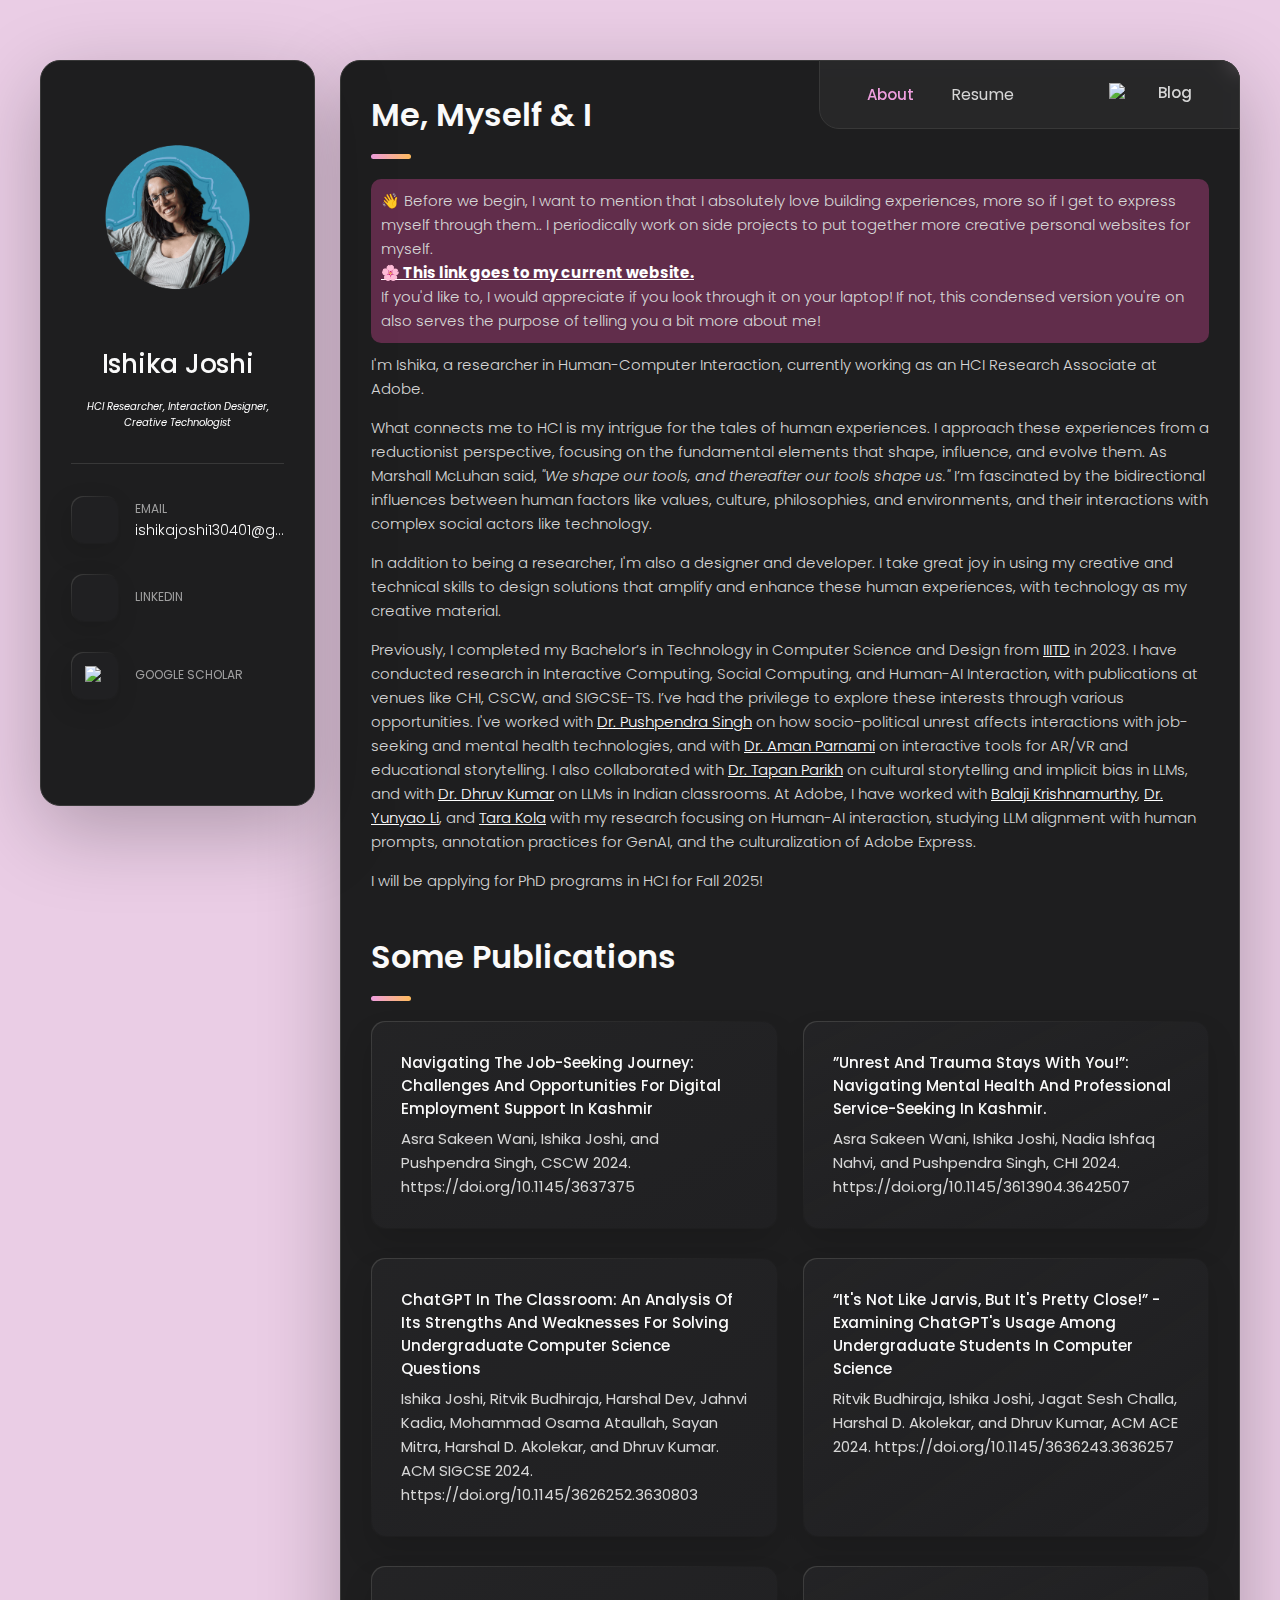
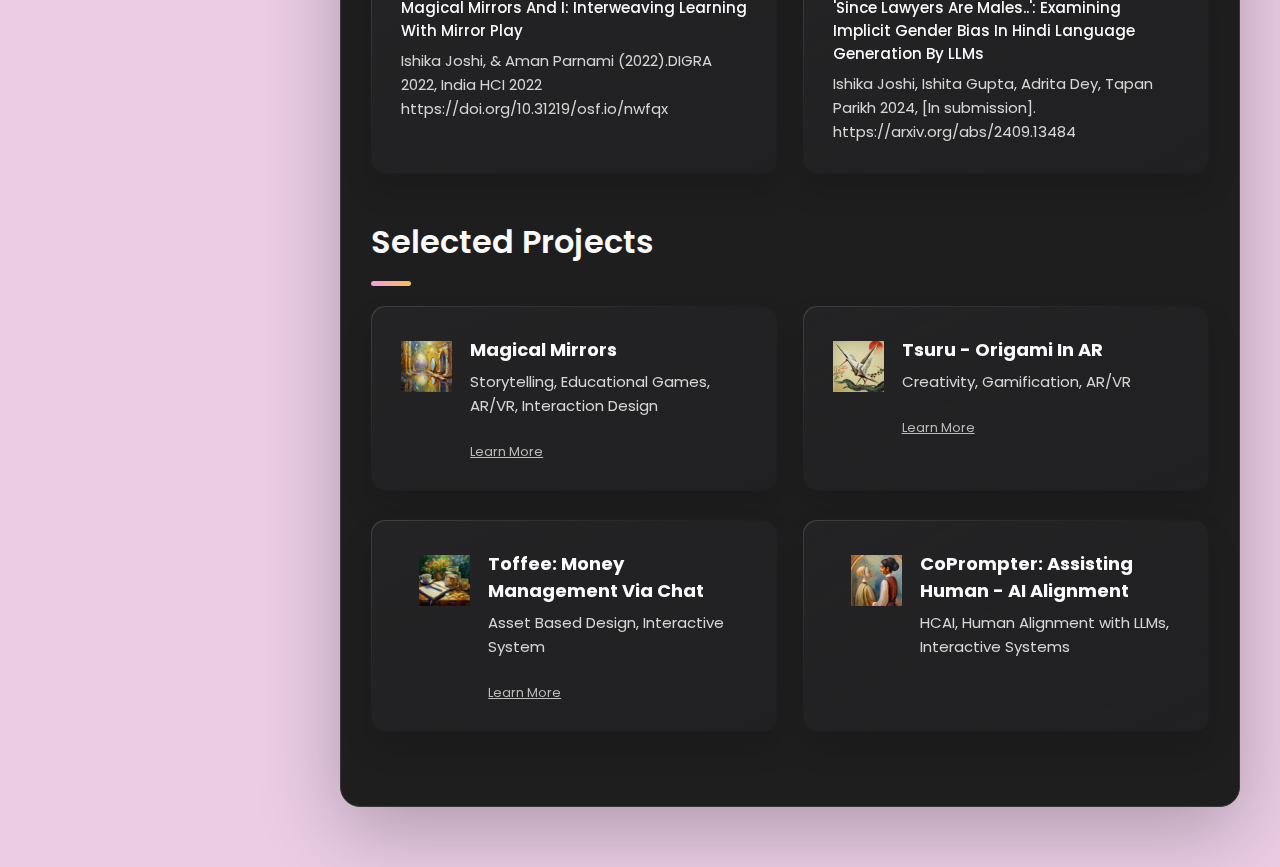
==== index.html @ 26e3e912 "final-web" ====
<!DOCTYPE html>
<html lang="en">
  <head>
    <meta charset="UTF-8" />
    <meta http-equiv="X-UA-Compatible" content="IE=edge" />
    <meta name="viewport" content="width=device-width, initial-scale=1.0" />
    <title>vCard - Personal Portfolio</title>

    <!--
    - favicon
  -->
    <link
      rel="shortcut icon"
      href="./assets/images/logo.ico"
      type="image/x-icon"
    />

    <!--
    - custom css link
  -->
    <link rel="stylesheet" href="./assets/css/style.css" />

    <!--
    - google font link
  -->
    <link rel="preconnect" href="https://fonts.googleapis.com" />
    <link rel="preconnect" href="https://fonts.gstatic.com" crossorigin />
    <link
      href="https://fonts.googleapis.com/css2?family=Poppins:wght@300;400;500;600&display=swap"
      rel="stylesheet"
    />
  </head>

  <body>
    <!--
    - #MAIN
  -->

    <main>
      <!--
      - #SIDEBAR
    -->

      <aside class="sidebar" data-sidebar>
        <div class="sidebar-info">
          <figure class="avatar-box">
            <img
              src="./assets/images/image-2.gif"
              alt="Richard hanrick"
              width="90"
            />
          </figure>

          <div class="info-content">
            <h1 class="name" title="Ishika Joshi">Ishika Joshi</h1>

            <p class="title-small-intro">
              HCI Researcher, Interaction Designer, Creative Technologist
            </p>
            <!-- <br /> -->
            <!-- <p class="title gap">HCI Researcher</p> -->
            <!-- <br /> -->
            <!-- <p class="title">Interaction Designer</p>
            <p class="title">Creative Technologist</p> -->
          </div>

          <button class="info_more-btn" data-sidebar-btn>
            <span>Show Contacts</span>

            <ion-icon name="chevron-down"></ion-icon>
          </button>
        </div>

        <div class="sidebar-info_more">
          <div class="separator"></div>

          <ul class="contacts-list">
            <li class="contact-item">
              <div class="icon-box">
                <ion-icon name="mail-outline"></ion-icon>
              </div>

              <div class="contact-info">
                <p class="contact-title">Email</p>

                <a href="mailto:richard@example.com" class="contact-link"
                  >ishikajoshi130401@gmail.com</a
                >
              </div>
            </li>

            <li class="contact-item">
              <div class="icon-box">
                <ion-icon name="logo-linkedin"></ion-icon>
              </div>

              <div class="contact-info">
                <!-- <p class="contact-title">LinkedIn</p> -->

                <a
                  href="https://www.linkedin.com/in/ishika-joshi-0966441a5/"
                  class="contact-title"
                  >LinkedIn</a
                >
              </div>
            </li>

            <li class="contact-item">
              <div class="icon-box">
                <!-- <ion-icon name="logo-linkedin"></ion-icon> -->
                <a
                  href="https://scholar.google.com/citations?user=0UDOYOgAAAAJ&hl=en"
                  target="_blank"
                  class="nav-item"
                >
                  <img
                    src="https://cdn.simpleicons.org/googlescholar/f09edf"
                    alt="Google Scholar"
                    style="width: 20px; height: 20px; color: white"
                  />
                </a>
              </div>

              <div class="contact-info">
                <!-- <p class="contact-title">LinkedIn</p> -->

                <a
                  href="https://scholar.google.com/citations?user=0UDOYOgAAAAJ&hl=en"
                  class="contact-title"
                  >Google Scholar</a
                >
              </div>
            </li>
          </ul>

          <div class="separator"></div>

          <ul class="social-list">
            <li class="social-item">
              <a href="https://www.behance.net/ishikajoshi" class="social-link">
                <ion-icon name="logo-behance"></ion-icon>
              </a>
            </li>

            <li class="social-item">
              <a href="https://x.com/ishikaajoshii" class="social-link">
                <ion-icon name="logo-twitter"></ion-icon>
              </a>
            </li>
          </ul>
        </div>
      </aside>

      <!--
      - #main-content
    -->

      <div class="main-content">
        <!--
        - #NAVBAR
      -->

        <nav class="navbar">
          <ul class="navbar-list">
            <li class="navbar-item">
              <button class="navbar-link active" data-nav-link>About</button>
            </li>

            <li class="navbar-item">
              <a
                href="https://drive.google.com/file/d/1Enn64qgM1qw1CeJdCZVoKadJzVFMiruE/view?usp=sharing" 
                class="link-decor"
              >
                Resume
              </a>
            </li>
<!-- 
            <li class="navbar-item">



                <a href="mailto:richard@example.com" 
                  ><button class="navbar-link-icon" data-nav-link>              <div class="icon-box-navbar">
                    <ion-icon name="mail-outline"></ion-icon>
                  </div></button></a
                >

            </li> -->

            <!-- <li class="contact-item">
              <div class="icon-box">
                <ion-icon name="logo-linkedin"></ion-icon>
              </div>

              <div class="contact-info">


                <a
                  href="https://www.linkedin.com/in/ishika-joshi-0966441a5/"
                  class="contact-title"
                  >LinkedIn</a
                >
              </div>
            </li>

            <li class="contact-item">

                <a
                  href="https://scholar.google.com/citations?user=0UDOYOgAAAAJ&hl=en"
                  target="_blank"
                  class="nav-item"
                >
                  <img
                    src="https://cdn.simpleicons.org/googlescholar/ffdc70"
                    alt="Google Scholar"
                    style="width: 20px; height: 20px; color: white"
                  />
                </a>
              </div>

              <div class="contact-info">


                <a
                  href="https://scholar.google.com/citations?user=0UDOYOgAAAAJ&hl=en"
                  class="contact-title"
                  >Google Scholar</a
                >
              </div>
            </li> -->


            <ul class="social-list">

              <li class="social-item">
                <a
                  href="mailto:ishikajoshi130401@gmail.com"
                  class="social-link"
                >
                  <ion-icon name="mail-outline"></ion-icon>
                </a>
              </li>

              <li class="social-item">
                <a
                  href="https://www.linkedin.com/in/ishika-joshi-0966441a5/"
                  class="social-link"
                >
                  <ion-icon name="logo-linkedin"></ion-icon>
                </a>
              </li>



              <li class="navbar-link">
                <a
                  href="https://scholar.google.com/citations?user=0UDOYOgAAAAJ&hl=en"
                  class="social-link"
                >
                <img
                src="https://cdn.simpleicons.org/googlescholar/a5a4a4"
                alt="Google Scholar"
                style="width: 20px; height: 20px; color: white"
              />
                </a>
              </li>
              <!-- <li class="social-item">
                <a
                  href="https://www.behance.net/ishikajoshi"
                  class="social-link"
                >
                  <ion-icon name="logo-behance"></ion-icon>
                </a>
              </li>

              <li class="social-item">
                <a href="https://x.com/ishikaajoshii" class="social-link">
                  <ion-icon name="logo-twitter"></ion-icon>
                </a>
              </li> -->

            

              <li class="navbar-item">
                <a href="https://medium.com/@ishikajoshi130401">
                  <button class="navbar-link" data-nav-link>Blog</button>
                </a>
              </li>
          </ul>
        </nav>

        <!--
        - #ABOUT
      -->

        <article class="about active" data-page="about">
          <header>
            <h2 class="h2 article-title">Me, Myself & I</h2>
          </header>

          <section class="about-text">
            <span class="title-imp">
              👋 Before we begin, I want to mention that I absolutely love building experiences, more so if I get to express myself through them.. I periodically work on side projects to put together more creative personal websites for myself. <a href="https://ishikajoshi.github.io/website/" class="website-link">🌸 This link goes to my current website.</a> If you'd like to, I would appreciate if you look through it on your laptop! If not, this condensed version you're on also serves the purpose of telling you a bit more about me! 
          </span>
            <p>
              I'm Ishika, a researcher in Human-Computer Interaction,
              currently working as an HCI Research Associate at Adobe.
            </p>
            
            <p>
              What connects me to HCI is my intrigue for the tales of human experiences. I approach these experiences from a reductionist perspective, focusing on the fundamental elements that shape, influence, and evolve them. As Marshall McLuhan said, <em>"We shape our tools, and thereafter our tools shape us."</em> I’m fascinated by the bidirectional influences between human factors like values, culture, philosophies, and environments, and their interactions with complex social actors like technology.
            </p>
          
            <p>
              In addition to being a researcher, I'm also a designer and developer. I take great joy in using my creative and technical skills to design solutions that amplify and enhance these human experiences, with technology as my creative material.
            </p>
            
            <p>
              Previously, I completed my Bachelor’s in Technology in Computer Science and Design from <a href="https://iiitd.ac.in/academics/btech/csd" class="intro-links" style="display: inline;">IIITD</a> in 2023. I have conducted research in Interactive Computing, Social Computing, and Human-AI Interaction, with publications at venues like CHI, CSCW, and SIGCSE-TS. I’ve had the privilege to explore these interests through various opportunities. I've worked with <a href="https://iiitd.ac.in/pushpendra" class="intro-links" style="display: inline;">Dr. Pushpendra Singh</a> on how socio-political unrest affects interactions with job-seeking and mental health technologies, and with <a href="https://old.iiitd.ac.in/aman" class="intro-links" style="display: inline;">Dr. Aman Parnami</a> on interactive tools for AR/VR and educational storytelling. I also collaborated with <a href="https://tap2k.org/" class="intro-links" style="display: inline;">Dr. Tapan Parikh</a> on cultural storytelling and implicit bias in LLMs, and with <a href="https://kudhru.github.io/" class="intro-links" style="display: inline;">Dr. Dhruv Kumar</a> on LLMs in Indian classrooms. At Adobe, I have worked with <a href="https://scholar.google.com/citations?user=n8iUBg8AAAAJ&hl=en" class="intro-links" style="display: inline;">Balaji Krishnamurthy</a>, <a href="https://yunyaoli.github.io/" class="intro-links" style="display: inline;">Dr. Yunyao Li</a>, and <a href="https://www.linkedin.com/in/tara-kola-a68a7642/" class="intro-links" style="display: inline;">Tara Kola</a> with my research focusing on Human-AI interaction, studying LLM alignment with human prompts, annotation practices for GenAI, and the culturalization of Adobe Express.
            </p>
            
            <p>
              I will be applying for PhD programs in HCI for Fall 2025!
            </p>
          </section>
          
          <!-- <section class="about-text">
            <p>
              I'm Ishika, a researcher in Human-Computer Interaction,
              currently working as an HCI Research Associate at Adobe.
            </p>
<br>
            What connects me to HCI is my intrigue for the tales of human experiences. I approach these experiences from a reductionist perspective, focusing on the fundamental elements that shape, influence, and evolve them. As Marshall McLuhan said, <em>"We shape our tools, and thereafter our tools shape us."</em> I’m fascinated by the bidirectional influences between human factors like values, culture, philosophies, and environments, and their interactions with complex social actors like technology.<br />

            In addition to being a researcher, I'm also a designer and developer. I take great joy in using my creative and technical skills to design solutions that amplify and enhance these human experiences, with technology as my creative material.<br /><br />
            
            Previously, I completed my Bachelor’s in Technology in Computer Science and Design from <a href="https://iiitd.ac.in/academics/btech/csd" class="intro-links">IIITD</a> in 2023. I have conducted research in Interactive Computing, Social Computing, and Human-AI Interaction, with publications at venues like CHI, CSCW, and SIGCSE-TS. I’ve had the privilege to explore these interests through various opportunities. I've worked with <a href="https://iiitd.ac.in/pushpendra" class="intro-links">Dr. Pushpendra Singh</a> on how socio-political unrest affects interactions with job-seeking and mental health technologies, and with <a href="https://old.iiitd.ac.in/aman" class="intro-links">Dr. Aman Parnami</a> on interactive tools for AR/VR and educational storytelling. I also collaborated with <a href="https://tap2k.org/" class="intro-links">Dr. Tapan Parikh</a> on cultural storytelling and implicit bias in LLMs, and with <a href="https://kudhru.github.io/" class="intro-links">Dr. Dhruv Kumar</a> on LLMs in Indian classrooms. At Adobe, I have worked with <a href="https://scholar.google.com/citations?user=n8iUBg8AAAAJ&hl=en" class="intro-links">Balaji Krishnamurthy</a>, <a href="https://yunyaoli.github.io/" class="intro-links">Dr. Yunyao Li</a>, and <a href="https://www.linkedin.com/in/tara-kola-a68a7642/" class="intro-links">Tara Kola</a> with my research focusing on Human-AI interaction, studying LLM alignment with human prompts, annotation practices for GenAI, and the culturalization of Adobe Express.<br />
            
            I will be applying for PhD programs in HCI in Fall 2025!
          </section> -->

          <!--
          - service
        -->

          <section class="service">
            <h3 class="h2 article-title">Some Publications</h3>

            <ul class="service-list">
              <li class="service-item">


                <div class="service-content-box">
                  <h4 class="h5 service-item-title">Navigating the Job-Seeking Journey: Challenges and
                    Opportunities for Digital Employment Support in Kashmir</h4>

                  <p class="service-item-text">
                    Asra Sakeen Wani, Ishika Joshi, and Pushpendra Singh, CSCW 2024. https://doi.org/10.1145/3637375 
                  </p>
                </div>
              </li>
              <li class="service-item">


                <div class="service-content-box">
                  <h4 class="h5 service-item-title">”Unrest and trauma stays with you!”: Navigating mental health
                    and professional service-seeking in Kashmir.</h4>

                  <p class="service-item-text">
                    Asra Sakeen Wani, Ishika Joshi, Nadia Ishfaq Nahvi, and
                  Pushpendra Singh, CHI 2024. https://doi.org/10.1145/3613904.3642507
                  </p>
                </div>
              </li>

              <li class="service-item">


                <div class="service-content-box">
                  <h4 class="h5 service-item-title">                  ChatGPT in the Classroom: An Analysis of Its Strengths and
                    Weaknesses for Solving Undergraduate Computer Science
                    Questions</h4>

                  <p class="service-item-text">
                    Ishika Joshi, Ritvik Budhiraja, Harshal Dev, Jahnvi Kadia,
                    Mohammad Osama Ataullah, Sayan Mitra, Harshal D. Akolekar, and
                    Dhruv Kumar. ACM SIGCSE 2024. https://doi.org/10.1145/3626252.3630803
                  </p>
                </div>
              </li>

              <li class="service-item">


                <div class="service-content-box">
                  <h4 class="h5 service-item-title">                    “It's not like Jarvis, but it's pretty close!” - Examining
                    ChatGPT's Usage among Undergraduate Students in Computer
                    Science</h4>

                  <p class="service-item-text">
                    Ritvik Budhiraja, Ishika Joshi, Jagat Sesh Challa, Harshal
                    D. Akolekar, and Dhruv Kumar, ACM ACE 2024. https://doi.org/10.1145/3636243.3636257
                  </p>
                </div>
              </li>

              <li class="service-item">


                <div class="service-content-box">
                  <h4 class="h5 service-item-title">Magical Mirrors and I: Interweaving learning with
                    mirror play</h4>

                  <p class="service-item-text">
                    Ishika Joshi, & Aman Parnami (2022).DIGRA 2022, India HCI 2022 https://doi.org/10.31219/osf.io/nwfqx
                  </p>
                </div>
              </li>
              <li class="service-item">


                <div class="service-content-box">
                  <h4 class="h5 service-item-title">'Since Lawyers are Males..': Examining Implicit Gender Bias in Hindi Language Generation by LLMs</h4>

                  <p class="service-item-text">
                    Ishika Joshi, Ishita Gupta, Adrita Dey, Tapan Parikh 2024, [In submission]. https://arxiv.org/abs/2409.13484
                  </p>
                </div>
              </li>

<!-- 
              <li class="service-item">
                <div class="service-icon-box">
                  <img
                    src="./assets/images/icon-dev.svg"
                    alt="Web development icon"
                    width="40"
                  />
                </div>

                <div class="service-content-box">
                  <h4 class="h4 service-item-title">Web development</h4>

                  <p class="service-item-text">
                    High-quality development of sites at the professional level.
                  </p>
                </div>
              </li>

              <li class="service-item">
                <div class="service-icon-box">
                  <img
                    src="./assets/images/icon-app.svg"
                    alt="mobile app icon"
                    width="40"
                  />
                </div>

                <div class="service-content-box">
                  <h4 class="h4 service-item-title">Mobile apps</h4>

                  <p class="service-item-text">
                    Professional development of applications for iOS and
                    Android.
                  </p>
                </div>
              </li>

              <li class="service-item">
                <div class="service-icon-box">
                  <img
                    src="./assets/images/icon-photo.svg"
                    alt="camera icon"
                    width="40"
                  />
                </div>

                <div class="service-content-box">
                  <h4 class="h4 service-item-title">Photography</h4>

                  <p class="service-item-text">
                    I make high-quality photos of any category at a professional
                    level.
                  </p>
                </div>
              </li> -->
            </ul>
          </section>

          <!--
          - testimonials
        -->

          <section class="service">
            <h3 class="h2 article-title">Selected Projects</h3>

            <ul class="service-list">
              <li class="service-item">

               
             
                  <div class="service-icon-box">
                    <img src="assets/images/magicmirror.jpg" width="200" height="200">
                  </div>
  
                  <div class="service-content-box">
                    <h4 class="h4 service-item-title">Magical Mirrors</h4>
  
                    <p class="service-item-text">
                      Storytelling, Educational Games, AR/VR, Interaction Design
                    </p>
                    <br>
                    <a href="https://magic-mirrors-intro.my.canva.site/" class="learn-more">Learn More</a>
                  </div>
  
  

                  
              </li>
              <li class="service-item">


 
             
                <div class="service-icon-box">
                  <img src="assets/images/tsuru.jpg" width="200" height="200">
                </div>

                <div class="service-content-box">
                  <h4 class="h4 service-item-title">Tsuru - Origami in AR</h4>

                  <p class="service-item-text">
                    Creativity, Gamification, AR/VR
                  </p>
                  <br>
                  <a href="https://sinchlairr.github.io/ishikajoshi/Projects/tsuru/index.html" class="learn-more">Learn More</a>
                </div>



            </a>
              </li>

              <li class="service-item">


                <a href="https://toffee-intro.my.canva.site/"></a>
             
                <div class="service-icon-box">
                  <img src="assets/images/toffee.jpg" width="200" height="200">
                </div>

                <div class="service-content-box">
                  <h4 class="h4 service-item-title">Toffee: Money Management via Chat</h4>

                  <p class="service-item-text">
                    Asset Based Design, Interactive System
                  </p>
                  <br>
                  <a href="https://toffee-intro.my.canva.site/" class="learn-more">Learn More</a>
            
                </div>



            </a>
              </li>

              <li class="service-item">


                <a href="https://magic-mirrors-intro.my.canva.site/"></a>
             
                <div class="service-icon-box">
                  <img src="assets/images/coprompter.jpg" width="200" height="200">
                </div>

                <div class="service-content-box">
                  <h4 class="h4 service-item-title">CoPrompter: Assisting Human - AI Alignment</h4>

                  <p class="service-item-text">
                    HCAI, Human Alignment with LLMs, Interactive Systems
                  </p>
                  <br>
                  <!-- <a href="" class="learn-more">Learn More</a> -->
            
                </div>



            </a>
              </li>


             
              </ul>

            <!-- <ul class="service-list">
              <a href="https://magic-mirrors-intro.my.canva.site/"></a>
              <li class="service-item">
                <div class="service-icon-box">
                  <img src="assets/images/magicmirror.jpg" width="200" height="200">
                </div>

                <div class="service-content-box">
                  <h4 class="h4 service-item-title">Magical Mirrors</h4>

                  <p class="service-item-text">
                    Storytelling, Educational Games, AR/VR, Interaction Design
                  </p>
                </div>


              </li> 
            </a>

            <a href="https://magic-mirrors-intro.my.canva.site/"></a>
            <li class="service-item">
              <div class="service-icon-box">
                <img src="assets/images/magicmirror.jpg" width="200" height="200">
              </div>

              <div class="service-content-box">
                <h4 class="h4 service-item-title">Magical Mirrors</h4>

                <p class="service-item-text">
                  Storytelling, Educational Games, AR/VR, Interaction Design
                </p>
              </div>


            </li> 
          </a>

          
              

              </ul> -->

            <!-- <ul class="testimonials-list has-scrollbar">
              <li class="testimonials-item">
                <div class="content-card" data-testimonials-item>
                  <figure class="testimonials-avatar-box">
                    <img
                      src="./assets/images/avatar-1.png"
                      alt="Daniel lewis"
                      width="60"
                      data-testimonials-avatar
                    />
                  </figure>

                  <h4
                    class="h4 testimonials-item-title"
                    data-testimonials-title
                  >
                    Daniel lewis
                  </h4>

                  <div class="testimonials-text" data-testimonials-text>
                    <p>
                      Richard was hired to create a corporate identity. We were
                      very pleased with the work done. She has a lot of
                      experience and is very concerned about the needs of
                      client. Lorem ipsum dolor sit amet, ullamcous cididt
                      consectetur adipiscing elit, seds do et eiusmod tempor
                      incididunt ut laborels dolore magnarels alia.
                    </p>
                  </div>
                </div>
              </li>

              <li class="testimonials-item">
                <div class="content-card" data-testimonials-item>
                  <figure class="testimonials-avatar-box">
                    <img
                      src="./assets/images/avatar-2.png"
                      alt="Jessica miller"
                      width="60"
                      data-testimonials-avatar
                    />
                  </figure>

                  <h4
                    class="h4 testimonials-item-title"
                    data-testimonials-title
                  >
                    Jessica miller
                  </h4>

                  <div class="testimonials-text" data-testimonials-text>
                    <p>
                      Richard was hired to create a corporate identity. We were
                      very pleased with the work done. She has a lot of
                      experience and is very concerned about the needs of
                      client. Lorem ipsum dolor sit amet, ullamcous cididt
                      consectetur adipiscing elit, seds do et eiusmod tempor
                      incididunt ut laborels dolore magnarels alia.
                    </p>
                  </div>
                </div>
              </li>

              <li class="testimonials-item">
                <div class="content-card" data-testimonials-item>
                  <figure class="testimonials-avatar-box">
                    <img
                      src="./assets/images/avatar-3.png"
                      alt="Emily evans"
                      width="60"
                      data-testimonials-avatar
                    />
                  </figure>

                  <h4
                    class="h4 testimonials-item-title"
                    data-testimonials-title
                  >
                    Emily evans
                  </h4>

                  <div class="testimonials-text" data-testimonials-text>
                    <p>
                      Richard was hired to create a corporate identity. We were
                      very pleased with the work done. She has a lot of
                      experience and is very concerned about the needs of
                      client. Lorem ipsum dolor sit amet, ullamcous cididt
                      consectetur adipiscing elit, seds do et eiusmod tempor
                      incididunt ut laborels dolore magnarels alia.
                    </p>
                  </div>
                </div>
              </li>

              <li class="testimonials-item">
                <div class="content-card" data-testimonials-item>
                  <figure class="testimonials-avatar-box">
                    <img
                      src="./assets/images/avatar-4.png"
                      alt="Henry william"
                      width="60"
                      data-testimonials-avatar
                    />
                  </figure>

                  <h4
                    class="h4 testimonials-item-title"
                    data-testimonials-title
                  >
                    Henry william
                  </h4>

                  <div class="testimonials-text" data-testimonials-text>
                    <p>
                      Richard was hired to create a corporate identity. We were
                      very pleased with the work done. She has a lot of
                      experience and is very concerned about the needs of
                      client. Lorem ipsum dolor sit amet, ullamcous cididt
                      consectetur adipiscing elit, seds do et eiusmod tempor
                      incididunt ut laborels dolore magnarels alia.
                    </p>
                  </div>
                </div>
              </li>
            </ul> -->
          </section>

          <!--
          - testimonials modal
        -->

          <div class="modal-container" data-modal-container>
            <div class="overlay" data-overlay></div>

            <section class="testimonials-modal">
              <button class="modal-close-btn" data-modal-close-btn>
                <ion-icon name="close-outline"></ion-icon>
              </button>

              <div class="modal-img-wrapper">
                <figure class="modal-avatar-box">
                  <img
                    src="./assets/images/avatar-1.png"
                    alt="Daniel lewis"
                    width="80"
                    data-modal-img
                  />
                </figure>

                <img src="./assets/images/icon-quote.svg" alt="quote icon" />
              </div>

              <div class="modal-content">
                <h4 class="h3 modal-title" data-modal-title>Daniel lewis</h4>

                <time datetime="2021-06-14">14 June, 2021</time>

                <div data-modal-text>
                  <p>
                    Richard was hired to create a corporate identity. We were
                    very pleased with the work done. She has a lot of experience
                    and is very concerned about the needs of client. Lorem ipsum
                    dolor sit amet, ullamcous cididt consectetur adipiscing
                    elit, seds do et eiusmod tempor incididunt ut laborels
                    dolore magnarels alia.
                  </p>
                </div>
              </div>
            </section>
          </div>

          <!--
          - clients
        -->
<!-- 
          <section class="clients">
            <h3 class="h3 clients-title">Clients</h3>

            <ul class="clients-list has-scrollbar">
              <li class="clients-item">
                <a href="#">
                  <img
                    src="./assets/images/logo-1-color.png"
                    alt="client logo"
                  />
                </a>
              </li>

              <li class="clients-item">
                <a href="#">
                  <img
                    src="./assets/images/logo-2-color.png"
                    alt="client logo"
                  />
                </a>
              </li>

              <li class="clients-item">
                <a href="#">
                  <img
                    src="./assets/images/logo-3-color.png"
                    alt="client logo"
                  />
                </a>
              </li>

              <li class="clients-item">
                <a href="#">
                  <img
                    src="./assets/images/logo-4-color.png"
                    alt="client logo"
                  />
                </a>
              </li>

              <li class="clients-item">
                <a href="#">
                  <img
                    src="./assets/images/logo-5-color.png"
                    alt="client logo"
                  />
                </a>
              </li>

              <li class="clients-item">
                <a href="#">
                  <img
                    src="./assets/images/logo-6-color.png"
                    alt="client logo"
                  />
                </a>
              </li>
            </ul>
          </section>
        </article> -->

        <!--
        - #RESUME
      -->

        <article class="resume" data-page="resume">
          <header>
            <h2 class="h2 article-title">Resume</h2>
          </header>

          <section class="timeline">
            <div class="title-wrapper">
              <div class="icon-box">
                <ion-icon name="book-outline"></ion-icon>
              </div>

              <h3 class="h3">Education</h3>
            </div>

            <ol class="timeline-list">
              <li class="timeline-item">
                <h4 class="h4 timeline-item-title">
                  University school of the arts
                </h4>

                <span>2007 — 2008</span>

                <p class="timeline-text">
                  Nemo enims ipsam voluptatem, blanditiis praesentium voluptum
                  delenit atque corrupti, quos dolores et quas molestias
                  exceptur.
                </p>
              </li>

              <li class="timeline-item">
                <h4 class="h4 timeline-item-title">New york academy of art</h4>

                <span>2006 — 2007</span>

                <p class="timeline-text">
                  Ratione voluptatem sequi nesciunt, facere quisquams facere
                  menda ossimus, omnis voluptas assumenda est omnis..
                </p>
              </li>

              <li class="timeline-item">
                <h4 class="h4 timeline-item-title">
                  High school of art and design
                </h4>

                <span>2002 — 2004</span>

                <p class="timeline-text">
                  Duis aute irure dolor in reprehenderit in voluptate, quila
                  voluptas mag odit aut fugit, sed consequuntur magni dolores
                  eos.
                </p>
              </li>
            </ol>
          </section>

          <section class="timeline">
            <div class="title-wrapper">
              <div class="icon-box">
                <ion-icon name="book-outline"></ion-icon>
              </div>

              <h3 class="h3">Experience</h3>
            </div>

            <ol class="timeline-list">
              <li class="timeline-item">
                <h4 class="h4 timeline-item-title">Creative director</h4>

                <span>2015 — Present</span>

                <p class="timeline-text">
                  Nemo enim ipsam voluptatem blanditiis praesentium voluptum
                  delenit atque corrupti, quos dolores et qvuas molestias
                  exceptur.
                </p>
              </li>

              <li class="timeline-item">
                <h4 class="h4 timeline-item-title">Art director</h4>

                <span>2013 — 2015</span>

                <p class="timeline-text">
                  Nemo enims ipsam voluptatem, blanditiis praesentium voluptum
                  delenit atque corrupti, quos dolores et quas molestias
                  exceptur.
                </p>
              </li>

              <li class="timeline-item">
                <h4 class="h4 timeline-item-title">Web designer</h4>

                <span>2010 — 2013</span>

                <p class="timeline-text">
                  Nemo enims ipsam voluptatem, blanditiis praesentium voluptum
                  delenit atque corrupti, quos dolores et quas molestias
                  exceptur.
                </p>
              </li>
            </ol>
          </section>

          <section class="skill">
            <h3 class="h3 skills-title">My skills</h3>

            <ul class="skills-list content-card">
              <li class="skills-item">
                <div class="title-wrapper">
                  <h5 class="h5">Web design</h5>
                  <data value="80">80%</data>
                </div>

                <div class="skill-progress-bg">
                  <div class="skill-progress-fill" style="width: 80%"></div>
                </div>
              </li>

              <li class="skills-item">
                <div class="title-wrapper">
                  <h5 class="h5">Graphic design</h5>
                  <data value="70">70%</data>
                </div>

                <div class="skill-progress-bg">
                  <div class="skill-progress-fill" style="width: 70%"></div>
                </div>
              </li>

              <li class="skills-item">
                <div class="title-wrapper">
                  <h5 class="h5">Branding</h5>
                  <data value="90">90%</data>
                </div>

                <div class="skill-progress-bg">
                  <div class="skill-progress-fill" style="width: 90%"></div>
                </div>
              </li>

              <li class="skills-item">
                <div class="title-wrapper">
                  <h5 class="h5">WordPress</h5>
                  <data value="50">50%</data>
                </div>

                <div class="skill-progress-bg">
                  <div class="skill-progress-fill" style="width: 50%"></div>
                </div>
              </li>
            </ul>
          </section>
        </article>

        <!--
        - #PORTFOLIO
      -->

        <article class="portfolio" data-page="portfolio">
          <header>
            <h2 class="h2 article-title">Portfolio</h2>
          </header>

          <section class="projects">
            <ul class="filter-list">
              <li class="filter-item">
                <button class="active" data-filter-btn>All</button>
              </li>

              <li class="filter-item">
                <button data-filter-btn>Web design</button>
              </li>

              <li class="filter-item">
                <button data-filter-btn>Applications</button>
              </li>

              <li class="filter-item">
                <button data-filter-btn>Web development</button>
              </li>
            </ul>

            <div class="filter-select-box">
              <button class="filter-select" data-select>
                <div class="select-value" data-selecct-value>
                  Select category
                </div>

                <div class="select-icon">
                  <ion-icon name="chevron-down"></ion-icon>
                </div>
              </button>

              <ul class="select-list">
                <li class="select-item">
                  <button data-select-item>All</button>
                </li>

                <li class="select-item">
                  <button data-select-item>Web design</button>
                </li>

                <li class="select-item">
                  <button data-select-item>Applications</button>
                </li>

                <li class="select-item">
                  <button data-select-item>Web development</button>
                </li>
              </ul>
            </div>

            <ul class="project-list">
              <li
                class="project-item active"
                data-filter-item
                data-category="web development"
              >
                <a href="#">
                  <figure class="project-img">
                    <div class="project-item-icon-box">
                      <ion-icon name="eye-outline"></ion-icon>
                    </div>

                    <img
                      src="./assets/images/project-1.jpg"
                      alt="finance"
                      loading="lazy"
                    />
                  </figure>

                  <h3 class="project-title">Finance</h3>

                  <p class="project-category">Web development</p>
                </a>
              </li>

              <li
                class="project-item active"
                data-filter-item
                data-category="web development"
              >
                <a href="#">
                  <figure class="project-img">
                    <div class="project-item-icon-box">
                      <ion-icon name="eye-outline"></ion-icon>
                    </div>

                    <img
                      src="./assets/images/project-2.png"
                      alt="orizon"
                      loading="lazy"
                    />
                  </figure>

                  <h3 class="project-title">Orizon</h3>

                  <p class="project-category">Web development</p>
                </a>
              </li>

              <li
                class="project-item active"
                data-filter-item
                data-category="web design"
              >
                <a href="#">
                  <figure class="project-img">
                    <div class="project-item-icon-box">
                      <ion-icon name="eye-outline"></ion-icon>
                    </div>

                    <img
                      src="./assets/images/project-3.jpg"
                      alt="fundo"
                      loading="lazy"
                    />
                  </figure>

                  <h3 class="project-title">Fundo</h3>

                  <p class="project-category">Web design</p>
                </a>
              </li>

              <li
                class="project-item active"
                data-filter-item
                data-category="applications"
              >
                <a href="#">
                  <figure class="project-img">
                    <div class="project-item-icon-box">
                      <ion-icon name="eye-outline"></ion-icon>
                    </div>

                    <img
                      src="./assets/images/project-4.png"
                      alt="brawlhalla"
                      loading="lazy"
                    />
                  </figure>

                  <h3 class="project-title">Brawlhalla</h3>

                  <p class="project-category">Applications</p>
                </a>
              </li>

              <li
                class="project-item active"
                data-filter-item
                data-category="web design"
              >
                <a href="#">
                  <figure class="project-img">
                    <div class="project-item-icon-box">
                      <ion-icon name="eye-outline"></ion-icon>
                    </div>

                    <img
                      src="./assets/images/project-5.png"
                      alt="dsm."
                      loading="lazy"
                    />
                  </figure>

                  <h3 class="project-title">DSM.</h3>

                  <p class="project-category">Web design</p>
                </a>
              </li>

              <li
                class="project-item active"
                data-filter-item
                data-category="web design"
              >
                <a href="#">
                  <figure class="project-img">
                    <div class="project-item-icon-box">
                      <ion-icon name="eye-outline"></ion-icon>
                    </div>

                    <img
                      src="./assets/images/project-6.png"
                      alt="metaspark"
                      loading="lazy"
                    />
                  </figure>

                  <h3 class="project-title">MetaSpark</h3>

                  <p class="project-category">Web design</p>
                </a>
              </li>

              <li
                class="project-item active"
                data-filter-item
                data-category="web development"
              >
                <a href="#">
                  <figure class="project-img">
                    <div class="project-item-icon-box">
                      <ion-icon name="eye-outline"></ion-icon>
                    </div>

                    <img
                      src="./assets/images/project-7.png"
                      alt="summary"
                      loading="lazy"
                    />
                  </figure>

                  <h3 class="project-title">Summary</h3>

                  <p class="project-category">Web development</p>
                </a>
              </li>

              <li
                class="project-item active"
                data-filter-item
                data-category="applications"
              >
                <a href="#">
                  <figure class="project-img">
                    <div class="project-item-icon-box">
                      <ion-icon name="eye-outline"></ion-icon>
                    </div>

                    <img
                      src="./assets/images/project-8.jpg"
                      alt="task manager"
                      loading="lazy"
                    />
                  </figure>

                  <h3 class="project-title">Task Manager</h3>

                  <p class="project-category">Applications</p>
                </a>
              </li>

              <li
                class="project-item active"
                data-filter-item
                data-category="web development"
              >
                <a href="#">
                  <figure class="project-img">
                    <div class="project-item-icon-box">
                      <ion-icon name="eye-outline"></ion-icon>
                    </div>

                    <img
                      src="./assets/images/project-9.png"
                      alt="arrival"
                      loading="lazy"
                    />
                  </figure>

                  <h3 class="project-title">Arrival</h3>

                  <p class="project-category">Web development</p>
                </a>
              </li>
            </ul>
          </section>
        </article>

        <!--
        - #BLOG
      -->

        <article class="blog" data-page="blog">
          <header>
            <h2 class="h2 article-title">Blog</h2>
          </header>

          <section class="blog-posts">
            <ul class="blog-posts-list">
              <li class="blog-post-item">
                <a href="#">
                  <figure class="blog-banner-box">
                    <img
                      src="./assets/images/blog-1.jpg"
                      alt="Design conferences in 2022"
                      loading="lazy"
                    />
                  </figure>

                  <div class="blog-content">
                    <div class="blog-meta">
                      <p class="blog-category">Design</p>

                      <span class="dot"></span>

                      <time datetime="2022-02-23">Fab 23, 2022</time>
                    </div>

                    <h3 class="h3 blog-item-title">
                      Design conferences in 2022
                    </h3>

                    <p class="blog-text">
                      Veritatis et quasi architecto beatae vitae dicta sunt,
                      explicabo.
                    </p>
                  </div>
                </a>
              </li>

              <li class="blog-post-item">
                <a href="#">
                  <figure class="blog-banner-box">
                    <img
                      src="./assets/images/blog-2.jpg"
                      alt="Best fonts every designer"
                      loading="lazy"
                    />
                  </figure>

                  <div class="blog-content">
                    <div class="blog-meta">
                      <p class="blog-category">Design</p>

                      <span class="dot"></span>

                      <time datetime="2022-02-23">Fab 23, 2022</time>
                    </div>

                    <h3 class="h3 blog-item-title">
                      Best fonts every designer
                    </h3>

                    <p class="blog-text">
                      Sed ut perspiciatis, nam libero tempore, cum soluta nobis
                      est eligendi.
                    </p>
                  </div>
                </a>
              </li>

              <li class="blog-post-item">
                <a href="#">
                  <figure class="blog-banner-box">
                    <img
                      src="./assets/images/blog-3.jpg"
                      alt="Design digest #80"
                      loading="lazy"
                    />
                  </figure>

                  <div class="blog-content">
                    <div class="blog-meta">
                      <p class="blog-category">Design</p>

                      <span class="dot"></span>

                      <time datetime="2022-02-23">Fab 23, 2022</time>
                    </div>

                    <h3 class="h3 blog-item-title">Design digest #80</h3>

                    <p class="blog-text">
                      Excepteur sint occaecat cupidatat no proident, quis
                      nostrum exercitationem ullam corporis suscipit.
                    </p>
                  </div>
                </a>
              </li>

              <li class="blog-post-item">
                <a href="#">
                  <figure class="blog-banner-box">
                    <img
                      src="./assets/images/blog-4.jpg"
                      alt="UI interactions of the week"
                      loading="lazy"
                    />
                  </figure>

                  <div class="blog-content">
                    <div class="blog-meta">
                      <p class="blog-category">Design</p>

                      <span class="dot"></span>

                      <time datetime="2022-02-23">Fab 23, 2022</time>
                    </div>

                    <h3 class="h3 blog-item-title">
                      UI interactions of the week
                    </h3>

                    <p class="blog-text">
                      Enim ad minim veniam, consectetur adipiscing elit, quis
                      nostrud exercitation ullamco laboris nisi.
                    </p>
                  </div>
                </a>
              </li>

              <li class="blog-post-item">
                <a href="#">
                  <figure class="blog-banner-box">
                    <img
                      src="./assets/images/blog-5.jpg"
                      alt="The forgotten art of spacing"
                      loading="lazy"
                    />
                  </figure>

                  <div class="blog-content">
                    <div class="blog-meta">
                      <p class="blog-category">Design</p>

                      <span class="dot"></span>

                      <time datetime="2022-02-23">Fab 23, 2022</time>
                    </div>

                    <h3 class="h3 blog-item-title">
                      The forgotten art of spacing
                    </h3>

                    <p class="blog-text">
                      Maxime placeat, sed do eiusmod tempor incididunt ut labore
                      et dolore magna aliqua.
                    </p>
                  </div>
                </a>
              </li>

              <li class="blog-post-item">
                <a href="#">
                  <figure class="blog-banner-box">
                    <img
                      src="./assets/images/blog-6.jpg"
                      alt="Design digest #79"
                      loading="lazy"
                    />
                  </figure>

                  <div class="blog-content">
                    <div class="blog-meta">
                      <p class="blog-category">Design</p>

                      <span class="dot"></span>

                      <time datetime="2022-02-23">Fab 23, 2022</time>
                    </div>

                    <h3 class="h3 blog-item-title">Design digest #79</h3>

                    <p class="blog-text">
                      Optio cumque nihil impedit uo minus quod maxime placeat,
                      velit esse cillum.
                    </p>
                  </div>
                </a>
              </li>
            </ul>
          </section>
        </article>

        <!--
        - #CONTACT
      -->

        <article class="contact" data-page="contact">
          <header>
            <h2 class="h2 article-title">Contact</h2>
          </header>

          <section class="mapbox" data-mapbox>
            <figure>
              <iframe
                src="https://www.google.com/maps/embed?pb=!1m18!1m12!1m3!1d199666.5651251294!2d-121.58334177520186!3d38.56165006739519!2m3!1f0!2f0!3f0!3m2!1i1024!2i768!4f13.1!3m3!1m2!1s0x809ac672b28397f9%3A0x921f6aaa74197fdb!2sSacramento%2C%20CA%2C%20USA!5e0!3m2!1sen!2sbd!4v1647608789441!5m2!1sen!2sbd"
                width="400"
                height="300"
                loading="lazy"
              ></iframe>
            </figure>
          </section>

          <section class="contact-form">
            <h3 class="h3 form-title">Contact Form</h3>

            <form action="#" class="form" data-form>
              <div class="input-wrapper">
                <input
                  type="text"
                  name="fullname"
                  class="form-input"
                  placeholder="Full name"
                  required
                  data-form-input
                />

                <input
                  type="email"
                  name="email"
                  class="form-input"
                  placeholder="Email address"
                  required
                  data-form-input
                />
              </div>

              <textarea
                name="message"
                class="form-input"
                placeholder="Your Message"
                required
                data-form-input
              ></textarea>

              <button class="form-btn" type="submit" disabled data-form-btn>
                <ion-icon name="paper-plane"></ion-icon>
                <span>Send Message</span>
              </button>
            </form>
          </section>
        </article>
      </div>
    </main>

    <!--
    - custom js link
  -->
    <script src="./assets/js/script.js"></script>

    <!--
    - ionicon link
  -->
    <script
      type="module"
      src="https://unpkg.com/ionicons@5.5.2/dist/ionicons/ionicons.esm.js"
    ></script>
    <script
      nomodule
      src="https://unpkg.com/ionicons@5.5.2/dist/ionicons/ionicons.js"
    ></script>
  </body>
</html>
---- assets/css/style.css ----
/*-----------------------------------*\
  #style.css
\*-----------------------------------*/


/**
 * copyright 2022 @codewithsadee
 */





/*-----------------------------------*\
  #CUSTOM PROPERTY
\*-----------------------------------*/

:root {

  /**
   * colors
   */

  /* gradient */

  /* --bg-gradient-onyx: linear-gradient(
    to bottom right, 
    hsl(240, 1%, 25%) 3%, 
    hsl(0, 0%, 19%) 97%
  );
  --bg-gradient-jet: linear-gradient(
    to bottom right, 
    hsla(240, 1%, 18%, 0.251) 0%, 
    hsla(240, 2%, 11%, 0) 100%
  ), hsl(240, 2%, 13%);
  --bg-gradient-yellow-1: linear-gradient(
    to bottom right, 
    hsl(45, 100%, 71%) 0%, 
    hsla(36, 100%, 69%, 0) 50%
  );
  --bg-gradient-yellow-2: linear-gradient(
    135deg, 
    hsla(45, 100%, 71%, 0.251) 0%, 
    hsla(35, 100%, 68%, 0) 59.86%
  ), hsl(240, 2%, 13%);
  --border-gradient-onyx: linear-gradient(
    to bottom right, 
    hsl(0, 0%, 25%) 0%, 
    hsla(0, 0%, 25%, 0) 50%
  );
  --text-gradient-yellow: linear-gradient(
    to right, 
    hsl(45, 100%, 72%), 
    hsl(35, 100%, 68%)
  ); */

  /* solid */

  --bg-gradient-onyx: linear-gradient(
    to bottom right, 
    hsl(240, 1%, 25%) 3%, 
    hsl(0, 0%, 19%) 97%
  );
  --bg-gradient-jet: linear-gradient(
    to bottom right, 
    hsla(240, 1%, 18%, 0.251) 0%, 
    hsla(240, 2%, 11%, 0) 100%
  ), hsl(240, 2%, 13%);
  --bg-gradient-yellow-1: linear-gradient(
    to bottom right, 
    hsl(45, 100%, 71%) 0%, 
    hsla(36, 100%, 69%, 0) 50%
  );
  --bg-gradient-yellow-2: linear-gradient(
    135deg, 
    hsla(45, 100%, 71%, 0.251) 0%, 
    hsla(35, 100%, 68%, 0) 59.86%
  ), hsl(240, 2%, 13%);
  --border-gradient-onyx: linear-gradient(
    to bottom right, 
    hsl(0, 0%, 25%) 0%, 
    hsla(0, 0%, 25%, 0) 50%
  );
  --text-gradient-yellow: linear-gradient(
    to right, 
    hsl(312, 72%, 78%), 
    hsl(35, 100%, 68%)
  );

  --jet: hsl(0, 0%, 22%);
  --onyx: hsl(240, 1%, 17%);
  --eerie-black-1: hsl(240, 2%, 13%);
  --eerie-black-2: hsl(240, 2%, 12%);
  --smoky-black: hsl(310, 41%, 86%);
  --white-1: hsl(0, 0%, 100%);
  --white-2: hsl(0, 0%, 98%);
  --orange-yellow-crayola: hsl(312, 72%, 78%);
  --vegas-gold: hsl(312, 72%, 78%);
  --light-gray: hsl(0, 0%, 84%);
  --light-gray-70: hsla(0, 0%, 84%, 0.7);
  --bittersweet-shimmer: hsl(0, 43%, 51%);

  /* --jet: hsl(0, 0%, 22%);
  --onyx: hsl(240, 1%, 17%);
  --eerie-black-1: hsl(240, 2%, 13%);
  --eerie-black-2: hsl(240, 2%, 12%);
  --smoky-black: hsl(0, 0%, 7%);
  --white-1: hsl(0, 0%, 100%);
  --white-2: hsl(0, 0%, 98%);
  --orange-yellow-crayola: hsl(45, 100%, 72%);
  --vegas-gold: hsl(45, 54%, 58%);
  --light-gray: hsl(0, 0%, 84%);
  --light-gray-70: hsla(0, 0%, 84%, 0.7);
  --bittersweet-shimmer: hsl(0, 43%, 51%); */


  /**
   * typography
   */

  /* font-family */
  --ff-poppins: 'Poppins', sans-serif;

  /* font-size */
  --fs-1: 24px;
  --fs-2: 18px;
  --fs-3: 17px;
  --fs-4: 16px;
  --fs-5: 15px;
  --fs-6: 14px;
  --fs-7: 13px;
  --fs-8: 11px;

  /* font-weight */
  --fw-300: 300;
  --fw-400: 400;
  --fw-500: 500;
  --fw-600: 600;

  /**
   * shadow
   */
  
  --shadow-1: -4px 8px 24px hsla(0, 0%, 0%, 0.25);
  --shadow-2: 0 16px 30px hsla(0, 0%, 0%, 0.25);
  --shadow-3: 0 16px 40px hsla(0, 0%, 0%, 0.25);
  --shadow-4: 0 25px 50px hsla(0, 0%, 0%, 0.15);
  --shadow-5: 0 24px 80px hsla(0, 0%, 0%, 0.25);

  /**
   * transition
   */

  --transition-1: 0.25s ease;
  --transition-2: 0.5s ease-in-out;

}





/*-----------------------------------*\
  #RESET
\*-----------------------------------*/

*, *::before, *::after {
  margin: 0;
  padding: 0;
  box-sizing: border-box;
}

a { text-decoration: none; }

li { list-style: none; }

img, ion-icon, a, button, time, span { display: block; }

button {
  font: inherit;
  background: none;
  border: none;
  text-align: left;
  cursor: pointer;
}

input, textarea {
  display: block;
  width: 100%;
  background: none;
  font: inherit;
}

::selection {
  background: var(--orange-yellow-crayola);
  color: var(--smoky-black);
}

:focus { outline-color: var(--orange-yellow-crayola); }

html { font-family: var(--ff-poppins); }

body { background: var(--smoky-black); }





/*-----------------------------------*\
  #REUSED STYLE
\*-----------------------------------*/

.sidebar,
article {
  background: var(--eerie-black-2);
  border: 1px solid var(--jet);
  border-radius: 20px;
  padding: 15px;
  box-shadow: var(--shadow-1);
  z-index: 1;
}

.separator {
  width: 100%;
  height: 1px;
  background: var(--jet);
  margin: 16px 0;
}

.icon-box {
  position: relative;
  background: var(--border-gradient-onyx);
  width: 30px;
  height: 30px;
  border-radius: 8px;
  display: flex;
  justify-content: center;
  align-items: center;
  font-size: 16px;
  color: var(--orange-yellow-crayola);
  box-shadow: var(--shadow-1);
  z-index: 1;
  /* background-color: wheat; */
}

.icon-box::before {
  content: "";
  position: absolute;
  inset: 1px;
  background: var(--eerie-black-1);
  border-radius: inherit;
  z-index: -1;
}

.icon-box ion-icon { --ionicon-stroke-width: 35px; }

article { display: none; }

article.active {
  display: block;
  animation: fade 0.5s ease backwards;
}

@keyframes fade {
  0% { opacity: 0; }
  100% { opacity: 1; }
}

.h2,
.h3,
.h4,
.h5 {
  color: var(--white-2);
  text-transform: capitalize;
}

.h2 { font-size: var(--fs-1); }

.h3 { font-size: var(--fs-2); }

.h4 { font-size: var(--fs-4); }

.h5 {
  font-size: var(--fs-7);
  font-weight: var(--fw-500);
}

.article-title {
  position: relative;
  padding-bottom: 7px;
}

.article-title::after {
  content: "";
  position: absolute;
  bottom: 0;
  left: 0;
  width: 30px;
  height: 3px;
  background: var(--text-gradient-yellow);
  border-radius: 3px;
}

.has-scrollbar::-webkit-scrollbar {
  width: 5px; /* for vertical scrollbar */
  height: 5px; /* for horizontal scrollbar */
}

.has-scrollbar::-webkit-scrollbar-track {
  background: var(--onyx);
  border-radius: 5px;
}

.has-scrollbar::-webkit-scrollbar-thumb {
  background: var(--orange-yellow-crayola);
  border-radius: 5px;
}

.has-scrollbar::-webkit-scrollbar-button { width: 20px; }

.content-card {
  position: relative;
  background: var(--border-gradient-onyx);
  padding: 15px;
  padding-top: 45px;
  border-radius: 14px;
  box-shadow: var(--shadow-2);
  cursor: pointer;
  z-index: 1;
}

.content-card::before {
  content: "";
  position: absolute;
  inset: 1px;
  background: var(--bg-gradient-jet);
  border-radius: inherit;
  z-index: -1;
}





/*-----------------------------------*\
  #MAIN
\*-----------------------------------*/

main {
  margin: 15px 12px;
  margin-bottom: 75px;
  min-width: 259px;
}





/*-----------------------------------*\
  #SIDEBAR
\*-----------------------------------*/

.sidebar {
  margin-bottom: 15px;
  max-height: 150px;
  overflow: hidden;
  transition: var(--transition-2);
}

.sidebar.active { max-height: 405px; }

.sidebar-info {
  position: relative;
  display: flex;
  justify-content: flex-start;
  align-items: center;
  gap: 15px;
}

.avatar-box {
  /* background: var(--bg-gradient-onyx); */
  border-radius: 20px;
}

.info-content .name {
  color: var(--white-2);
  font-size: var(--fs-3);
  font-weight: var(--fw-500);
  letter-spacing: -0.25px;
  margin-bottom: 10px;
}

.info-content .title {
  color: var(--white-1);
  background: var(--onyx);
  font-size: var(--fs-8);
  font-weight: var(--fw-300);
  width: max-content;
  padding: 3px 12px;
  border-radius: 8px;
}

.info_more-btn {
  position: absolute;
  top: -15px;
  right: -15px;
  border-radius: 0 15px;
  font-size: 13px;
  color: var(--orange-yellow-crayola);
  background: var(--border-gradient-onyx);
  padding: 10px;
  box-shadow: var(--shadow-2);
  transition: var(--transition-1);
  z-index: 1;
}

.info_more-btn::before {
  content: "";
  position: absolute;
  inset: 1px;
  border-radius: inherit;
  background: var(--bg-gradient-jet);
  transition: var(--transition-1);
  z-index: -1;
}

.info_more-btn:hover,
.info_more-btn:focus { background: var(--bg-gradient-yellow-1); }

.info_more-btn:hover::before,
.info_more-btn:focus::before { background: var(--bg-gradient-yellow-2); }

.info_more-btn span { display: none; }

.sidebar-info_more {
  opacity: 0;
  visibility: hidden;
  transition: var(--transition-2);
}

.sidebar.active .sidebar-info_more {
  opacity: 1;
  visibility: visible;
}

.contacts-list {
  display: grid;
  grid-template-columns: 1fr;
  gap: 16px;
}

.contact-item {
  min-width: 100%;
  display: flex;
  align-items: center;
  gap: 16px;
}

.contact-info {
  max-width: calc(100% - 46px);
  width: calc(100% - 46px);
}

.contact-title {
  color: var(--light-gray-70);
  font-size: var(--fs-8);
  text-transform: uppercase;
  margin-bottom: 2px;
}

.contact-info :is(.contact-link, time, address) {
  color: var(--white-2);
  font-size: var(--fs-7);
}

.contact-info address { font-style: normal; }

.social-list {
  display: flex;
  justify-content: flex-start;
  align-items: center;
  gap: 15px;
  padding-bottom: 4px;
  /* padding-left: 7px; */
}

.social-item .social-link {
  color: var(--light-gray-70);
  font-size: 18px;
  padding: 20px 7px;
}


.social-item .social-link:hover { color: var(--light-gray); }





/*-----------------------------------*\
  #NAVBAR
\*-----------------------------------*/

.navbar {
  position: fixed;
  bottom: 0;
  left: 0;
  width: 100%;
  background: hsla(240, 1%, 17%, 0.75);
  backdrop-filter: blur(10px);
  border: 1px solid var(--jet);
  border-radius: 12px 12px 0 0;
  box-shadow: var(--shadow-2);
  z-index: 5;
}

.navbar-list {
  display: flex;
  flex-wrap: wrap;
  justify-content: center;
  align-items: center;
  padding: 0 10px;
}

.navbar-link {
  color: var(--light-gray);
  font-size: var(--fs-8);
  padding: 20px 7px;
  transition: color var(--transition-1);
}


.navbar-link-icon {
  color: var(--light-gray);
  font-size: var(--fs-10);
  /* background-color: #000; */
  /* padding: 0px 7px; */
  transition: color var(--transition-1);
}



.navbar-link:hover,
.navbar-link:focus { color: var(--light-gray-70); }

.navbar-link.active { color: var(--orange-yellow-crayola); }





/*-----------------------------------*\
  #ABOUT
\*-----------------------------------*/

.about .article-title { margin-bottom: 15px; }

.about-text {
  color: var(--light-gray);
  font-size: var(--fs-6);
  font-weight: var(--fw-300);
  line-height: 1.6;
}

.about-text p { margin-bottom: 15px; }

.intro-links{
  color: white;
  text-decoration: underline;
}

/**
 * #service 
 */

.service { margin-bottom: 35px; }

.service-title { margin-bottom: 20px; }

.service-list {
  display: grid;
  grid-template-columns: 1fr;
  gap: 20px;
}
.learn-more{color: #bcbcbc;
font-size: 1.4vh;
text-decoration: underline;

}
.link-decor{
  color: var(--light-gray);
  text-decoration: none;
}

.service-item {
  /* color: rgb(0, 0, 0); */
  position: relative;
  background: var(--border-gradient-onyx);
  padding: 10px;
  border-radius: 14px;
  box-shadow: var(--shadow-2);
  z-index: 1;
  margin-bottom: 1vh;
  /* width: 30vw; */
  /* width: 20vw; */
}

.service-item::before {
  content: "";
  position: absolute;
  inset: 1px;
  background: var(--bg-gradient-jet);
  border-radius: inherit;
  z-index: -1;
}

.service-icon-box { margin-bottom: 10px; }

.service-icon-box img { 
  margin: auto; 
  width: 4vw;
  height: 4vw;

}

.service-content-box { text-align: center; }

.service-item-title { margin-bottom: 7px; }

.service-item-text {
  color: var(--light-gray);
  font-size: var(--fs-6);
  font-weight: var(--fw-3);
  line-height: 1.6;
}


/**
 * #testimonials 
 */

.testimonials { margin-bottom: 30px; }

.testimonials-title { margin-bottom: 20px; }

.testimonials-list {
  display: flex;
  justify-content: flex-start;
  align-items: flex-start;
  gap: 15px;
  margin: 0 -15px;
  padding: 25px 15px;
  padding-bottom: 35px;
  overflow-x: auto;
  scroll-behavior: smooth;
  overscroll-behavior-inline: contain;
  scroll-snap-type: inline mandatory;
}

.testimonials-item {
  min-width: 100%;
  scroll-snap-align: center;
}

.testimonials-avatar-box {
  position: absolute;
  top: 0;
  left: 0;
  transform: translate(15px, -25px);
  background: var(--bg-gradient-onyx);
  border-radius: 14px;
  box-shadow: var(--shadow-1);
}

.testimonials-item-title { margin-bottom: 7px; }

.testimonials-text {
  color: var(--light-gray);
  font-size: var(--fs-6);
  font-weight: var(--fw-300);
  line-height: 1.6;
  display: -webkit-box;
  line-clamp: 4;
  -webkit-line-clamp: 4;
  -webkit-box-orient: vertical;
  overflow: hidden;
}


/**
 * #testimonials-modal
 */

.modal-container {
  position: fixed;
  top: 0;
  left: 0;
  width: 100%;
  height: 100%;
  display: flex;
  justify-content: center;
  align-items: center;
  overflow-y: auto;
  overscroll-behavior: contain;
  z-index: 20;
  pointer-events: none;
  visibility: hidden;
}

.modal-container::-webkit-scrollbar { display: none; }

.modal-container.active {
  pointer-events: all;
  visibility: visible;
}

.overlay {
  position: fixed;
  top: 0;
  left: 0;
  width: 100%;
  height: 100vh;
  background: hsl(0, 0%, 5%);
  opacity: 0;
  visibility: hidden;
  pointer-events: none;
  z-index: 1;
  transition: var(--transition-1);
}

.overlay.active {
  opacity: 0.8;
  visibility: visible;
  pointer-events: all;
}

.testimonials-modal {
  background: var(--eerie-black-2);
  position: relative;
  padding: 15px;
  margin: 15px 12px;
  border: 1px solid var(--jet);
  border-radius: 14px;
  box-shadow: var(--shadow-5);
  transform: scale(1.2);
  opacity: 0;
  transition: var(--transition-1);
  z-index: 2;
}

.modal-container.active .testimonials-modal {
  transform: scale(1);
  opacity: 1;
}

.modal-close-btn {
  position: absolute;
  top: 15px;
  right: 15px;
  background: var(--onyx);
  border-radius: 8px;
  width: 32px;
  height: 32px;
  display: flex;
  justify-content: center;
  align-items: center;
  color: var(--white-2);
  font-size: 18px;
  opacity: 0.7;
}

.modal-close-btn:hover,
.modal-close-btn:focus { opacity: 1; }

.modal-close-btn ion-icon { --ionicon-stroke-width: 50px; }

.modal-avatar-box {
  background: var(--bg-gradient-onyx);
  width: max-content;
  border-radius: 14px;
  margin-bottom: 15px;
  box-shadow: var(--shadow-2);
}

.modal-img-wrapper > img { display: none; }

.modal-title { margin-bottom: 4px; }

.modal-content time {
  font-size: var(--fs-6);
  color: var(--light-gray-70);
  font-weight: var(--fw-300);
  margin-bottom: 10px;
}

.modal-content p {
  color: var(--light-gray);
  font-size: var(--fs-6);
  font-weight: var(--fw-300);
  line-height: 1.6;
}


/**
 * #clients 
 */

.clients { margin-bottom: 15px; }

.clients-list {
  display: flex;
  justify-content: flex-start;
  align-items: flex-start;
  gap: 15px;
  margin: 0 -15px;
  padding: 25px;
  padding-bottom: 25px;
  overflow-x: auto;
  scroll-behavior: smooth;
  overscroll-behavior-inline: contain;
  scroll-snap-type: inline mandatory;
  scroll-padding-inline: 25px;
}

.clients-item {
  min-width: 50%;
  scroll-snap-align: start;
}

.clients-item img {
  width: 100%;
  filter: grayscale(1);
  transition: var(--transition-1);
}

.clients-item img:hover { filter: grayscale(0); }





/*-----------------------------------*\
  #RESUME
\*-----------------------------------*/

.article-title { margin-bottom: 30px; }


/**
 * education and experience 
 */

.timeline { margin-bottom: 30px; }

.timeline .title-wrapper {
  display: flex;
  align-items: center;
  gap: 15px;
  margin-bottom: 25px;
}

.timeline-list {
  font-size: var(--fs-6);
  margin-left: 45px;
}

.timeline-item { position: relative; }

.timeline-item:not(:last-child) { margin-bottom: 20px; }

.timeline-item-title {
  font-size: var(--fs-6);
  line-height: 1.3;
  margin-bottom: 7px;
}

.timeline-list span {
  color: var(--vegas-gold);
  font-weight: var(--fw-400);
  line-height: 1.6;
}

.timeline-item:not(:last-child)::before {
  content: "";
  position: absolute;
  top: -25px;
  left: -30px;
  width: 1px;
  height: calc(100% + 50px);
  background: var(--jet);
}

.timeline-item::after {
  content: "";
  position: absolute;
  top: 5px;
  left: -33px;
  height: 6px;
  width: 6px;
  background: var(--text-gradient-yellow);
  border-radius: 50%;
  box-shadow: 0 0 0 4px var(--jet);
}

.timeline-text {
  color: var(--light-gray);
  font-weight: var(--fw-300);
  line-height: 1.6;
}


/**
 * skills 
 */

.skills-title { margin-bottom: 20px; }

.skills-list { padding: 20px; }


.skills-item:not(:last-child) { margin-bottom: 15px; }

.skill .title-wrapper {
  display: flex;
  align-items: center;
  gap: 5px;
  margin-bottom: 8px;
}

.skill .title-wrapper data {
  color: var(--light-gray);
  font-size: var(--fs-7);
  font-weight: var(--fw-300);
}

.skill-progress-bg {
  background: var(--jet);
  width: 100%;
  height: 8px;
  border-radius: 10px;
}

.skill-progress-fill {
  background: var(--text-gradient-yellow);
  height: 100%;
  border-radius: inherit;
}





/*-----------------------------------*\
  #PORTFOLIO
\*-----------------------------------*/

.filter-list { display: none; }

.filter-select-box {
  position: relative;
  margin-bottom: 25px;
}

.filter-select {
  background: var(--eerie-black-2);
  color: var(--light-gray);
  display: flex;
  justify-content: space-between;
  align-items: center;
  width: 100%;
  padding: 12px 16px;
  border: 1px solid var(--jet);
  border-radius: 14px;
  font-size: var(--fs-6);
  font-weight: var(--fw-300);
}

.filter-select.active .select-icon { transform: rotate(0.5turn); }

.select-list {
  background: var(--eerie-black-2);
  position: absolute;
  top: calc(100% + 6px);
  width: 100%;
  padding: 6px;
  border: 1px solid var(--jet);
  border-radius: 14px;
  z-index: 2;
  opacity: 0;
  visibility: hidden;
  pointer-events: none;
  transition: 0.15s ease-in-out;
}

.filter-select.active + .select-list {
  opacity: 1;
  visibility: visible;
  pointer-events: all;
}

.select-item button {
  background: var(--eerie-black-2);
  color: var(--light-gray);
  font-size: var(--fs-6);
  font-weight: var(--fw-300);
  text-transform: capitalize;
  width: 100%;
  padding: 8px 10px;
  border-radius: 8px;
}

.select-item button:hover { --eerie-black-2: hsl(240, 2%, 20%); }

.project-list {
  display: grid;
  grid-template-columns: 1fr;
  gap: 30px;
  margin-bottom: 10px;
}

.project-item { display: none; }

.project-item.active {
  display: block;
  animation: scaleUp 0.25s ease forwards;
}

@keyframes scaleUp {
  0% { transform: scale(0.5); }
  100% { transform: scale(1); }
}

.project-item > a { width: 100%; }

.project-img {
  position: relative;
  width: 100%;
  height: 200px;
  border-radius: 16px;
  overflow: hidden;
  margin-bottom: 15px;
}

.project-img::before {
  content: "";
  position: absolute;
  top: 0;
  left: 0;
  width: 100%;
  height: 100%;
  background: transparent;
  z-index: 1;
  transition: var(--transition-1);
}

.project-item > a:hover .project-img::before { background: hsla(0, 0%, 0%, 0.5); }

.project-item-icon-box {
  --scale: 0.8;

  background: var(--jet);
  color: var(--orange-yellow-crayola);
  position: absolute;
  top: 50%;
  left: 50%;
  transform: translate(-50%, -50%) scale(var(--scale));
  font-size: 20px;
  padding: 18px;
  border-radius: 12px;
  opacity: 0;
  z-index: 1;
  transition: var(--transition-1);
}

.project-item > a:hover .project-item-icon-box {
  --scale: 1;
  opacity: 1;
}

.project-item-icon-box ion-icon { --ionicon-stroke-width: 50px; }

.project-img img {
  width: 100%;
  height: 100%;
  object-fit: cover;
  transition: var(--transition-1);
}

.project-item > a:hover img { transform: scale(1.1); }

.project-title,
.project-category { margin-left: 10px; }

.project-title {
  color: var(--white-2);
  font-size: var(--fs-5);
  font-weight: var(--fw-400);
  text-transform: capitalize;
  line-height: 1.3;
}

.project-category {
  color: var(--light-gray-70);
  font-size: var(--fs-6);
  font-weight: var(--fw-300);
}





/*-----------------------------------*\
  #BLOG
\*-----------------------------------*/

.blog-posts { margin-bottom: 10px; }

.blog-posts-list {
  display: grid;
  grid-template-columns: 1fr;
  gap: 20px;
}

.blog-post-item > a {
  position: relative;
  background: var(--border-gradient-onyx);
  height: 100%;
  box-shadow: var(--shadow-4);
  border-radius: 16px;
  z-index: 1;
}

.blog-post-item > a::before {
  content: "";
  position: absolute;
  inset: 1px;
  border-radius: inherit;
  background: var(--eerie-black-1);
  z-index: -1;
}

.blog-banner-box {
  width: 100%;
  height: 200px;
  border-radius: 12px;
  overflow: hidden;
}

.blog-banner-box img {
  width: 100%;
  height: 100%;
  object-fit: cover;
  transition: var(--transition-1);
}

.blog-post-item > a:hover .blog-banner-box img { transform: scale(1.1); }

.blog-content { padding: 15px; }

.blog-meta {
  display: flex;
  justify-content: flex-start;
  align-items: center;
  gap: 7px;
  margin-bottom: 10px;
}

.blog-meta :is(.blog-category, time) {
  color: var(--light-gray-70);
  font-size: var(--fs-6);
  font-weight: var(--fw-300);
}

.blog-meta .dot {
  background: var(--light-gray-70);
  width: 4px;
  height: 4px;
  border-radius: 4px;
}

.blog-item-title {
  margin-bottom: 10px;
  line-height: 1.3;
  transition: var(--transition-1);
}

.blog-post-item > a:hover .blog-item-title { color: var(--orange-yellow-crayola); }

.blog-text {
  color: var(--light-gray);
  font-size: var(--fs-6);
  font-weight: var(--fw-300);
  line-height: 1.6;
}





/*-----------------------------------*\
  #CONTACT
\*-----------------------------------*/

.mapbox {
  position: relative;
  height: 250px;
  width: 100%;
  border-radius: 16px;
  margin-bottom: 30px;
  border: 1px solid var(--jet);
  overflow: hidden;
}

.mapbox figure { height: 100%; }

.mapbox iframe {
  width: 100%;
  height: 100%;
  border: none;
  filter: grayscale(1) invert(1);
}

.contact-form { margin-bottom: 10px; }

.form-title { margin-bottom: 20px; }

.input-wrapper {
  display: grid;
  grid-template-columns: 1fr;
  gap: 25px;
  margin-bottom: 25px;
}

.form-input {
  color: var(--white-2);
  font-size: var(--fs-6);
  font-weight: var(--fw-400);
  padding: 13px 20px;
  border: 1px solid var(--jet);
  border-radius: 14px;
  outline: none;
}

.form-input::placeholder { font-weight: var(--fw-500); }

.form-input:focus { border-color: var(--orange-yellow-crayola); }

textarea.form-input {
  min-height: 100px;
  height: 120px;
  max-height: 200px;
  resize: vertical;
  margin-bottom: 25px;
}

textarea.form-input::-webkit-resizer { display: none; }

.form-input:focus:invalid { border-color: var(--bittersweet-shimmer); }

.form-btn {
  position: relative;
  width: 100%;
  background: var(--border-gradient-onyx);
  color: var(--orange-yellow-crayola);
  display: flex;
  justify-content: center;
  align-items: center;
  gap: 10px;
  padding: 13px 20px;
  border-radius: 14px;
  font-size: var(--fs-6);
  text-transform: capitalize;
  box-shadow: var(--shadow-3);
  z-index: 1;
  transition: var(--transition-1);
}

.form-btn::before {
  content: "";
  position: absolute;
  inset: 1px;
  background: var(--bg-gradient-jet);
  border-radius: inherit;
  z-index: -1;
  transition: var(--transition-1);
}

.form-btn ion-icon { font-size: 16px; }

.form-btn:hover { background: var(--bg-gradient-yellow-1); }

.form-btn:hover::before { background: var(--bg-gradient-yellow-2); }

.form-btn:disabled {
  opacity: 0.7;
  cursor: not-allowed;
}

.form-btn:disabled:hover { background: var(--border-gradient-onyx); }

.form-btn:disabled:hover::before { background: var(--bg-gradient-jet); }





/*-----------------------------------*\
  #RESPONSIVE
\*-----------------------------------*/

/**
 * responsive larger than 450px screen
 */

@media (min-width: 450px) {

  /**
   * client
   */

  .clients-item { min-width: calc(33.33% - 10px); }



  /**
   * #PORTFOLIO, BLOG 
   */

  .project-img,
  .blog-banner-box { height: auto; }

}





/**
 * responsive larger than 580px screen
 */

@media (min-width: 580px) {

  /**
   * CUSTOM PROPERTY
   */

  :root {

    /**
     * typography
     */

    --fs-1: 32px;
    --fs-2: 24px;
    --fs-3: 26px;
    --fs-4: 18px;
    --fs-6: 15px;
    --fs-7: 15px;
    --fs-8: 12px;

  }



  /**
   * #REUSED STYLE
   */

  .sidebar, article {
    width: 520px;
    margin-inline: auto;
    padding: 30px;
  }

  .article-title {
    font-weight: var(--fw-600);
    padding-bottom: 15px;
  }

  .article-title::after {
    width: 40px;
    height: 5px;
  }

  .icon-box {
    width: 48px;
    height: 48px;
    border-radius: 12px;
    font-size: 18px;
  }

  .icon-box-navbar {
    width: 70px;
    height: 70px;
    /* border-radius: 12px; */
    font-size: 18px;
  }




  /**
   * #MAIN
   */

  main {
    margin-top: 60px;
    margin-bottom: 100px;
  }



  /**
   * #SIDEBAR
   */

  .sidebar {
    max-height: 180px;
    margin-bottom: 30px;
  }

  .sidebar.active { max-height: 584px; }

  .sidebar-info { gap: 25px; }

  .avatar-box { border-radius: 30px; }

  .avatar-box img { width: 120px; }

  .info-content .name { margin-bottom: 15px; }

  .info-content .title { padding: 5px 18px; }

  .info_more-btn {
    top: -30px;
    right: -30px;
    padding: 10px 15px;
  }

  .info_more-btn span {
    display: block;
    font-size: var(--fs-8);
  }

  .info_more-btn ion-icon { display: none; }

  .separator { margin: 32px 0; }

  .contacts-list { gap: 20px; }

  .contact-info {
    max-width: calc(100% - 64px);
    width: calc(100% - 64px);
  }



  /**
   * #NAVBAR
   */

  .navbar { border-radius: 20px 20px 0 0; }

  .navbar-list { gap: 20px; }

  .navbar-link { --fs-8: 14px; }
  .navbar-link-icon { --fs-8: 20px; }



  /**
   * #ABOUT
   */

  .about .article-title { margin-bottom: 20px; }

  .about-text { margin-bottom: 40px; }

  /* service */

  .service-item {
    display: flex;
    justify-content: flex-start;
    align-items: flex-start;
    gap: 18px;
    padding: 30px;
  }

  .service-icon-box {
    margin-bottom: 0;
    margin-top: 5px;
  }

  .service-content-box { text-align: left; }

  /* testimonials */

  .testimonials-title { margin-bottom: 25px; }

  .testimonials-list {
    gap: 30px;
    margin: 0 -30px;
    padding: 30px;
    padding-bottom: 35px;
  }

  .content-card {
    padding: 30px;
    padding-top: 25px;
  }

  .testimonials-avatar-box {
    transform: translate(30px, -30px);
    border-radius: 20px;
  }

  .testimonials-avatar-box img { width: 80px; }

  .testimonials-item-title {
    margin-bottom: 10px;
    margin-left: 95px;
  }

  .testimonials-text {
    line-clamp: 2;
    -webkit-line-clamp: 2;
  }

  /* testimonials modal */

  .modal-container { padding: 20px; }

  .testimonials-modal {
    display: flex;
    justify-content: flex-start;
    align-items: stretch;
    gap: 25px;
    padding: 30px;
    border-radius: 20px;
  }

  .modal-img-wrapper {
    display: flex;
    flex-direction: column;
    align-items: center;
  }

  .modal-avatar-box {
    border-radius: 18px;
    margin-bottom: 0;
  }

  .modal-avatar-box img { width: 65px; }

  .modal-img-wrapper > img {
    display: block;
    flex-grow: 1;
    width: 35px;
  }

  /* clients */

  .clients-list {
    gap: 50px;
    margin: 0 -30px;
    padding: 45px;
    scroll-padding-inline: 45px;
  }

  .clients-item { min-width: calc(33.33% - 35px); }



  /**
   * #RESUME
   */

  .timeline-list { margin-left: 65px; }

  .timeline-item:not(:last-child)::before { left: -40px; }

  .timeline-item::after {
    height: 8px;
    width: 8px;
    left: -43px;
  }

  .skills-item:not(:last-child) { margin-bottom: 25px; }



  /**
   * #PORTFOLIO, BLOG
   */

  .project-img, .blog-banner-box { border-radius: 16px; }

  .blog-posts-list { gap: 30px; }

  .blog-content { padding: 25px; }



  /**
   * #CONTACT
   */

  .mapbox {
    height: 380px;
    border-radius: 18px;
  }

  .input-wrapper {
    gap: 30px;
    margin-bottom: 30px;
  }

  .form-input { padding: 15px 20px; }

  textarea.form-input { margin-bottom: 30px; }

  .form-btn {
    --fs-6: 16px;
    padding: 16px 20px;
  }

  .form-btn ion-icon { font-size: 18px; }

}





/**
 * responsive larger than 768px screen
 */

@media (min-width: 768px) {

  /**
   * REUSED STYLE
   */

  .sidebar, article { width: 700px; }

  .has-scrollbar::-webkit-scrollbar-button { width: 100px; }



  /**
   * SIDEBAR
   */

  .contacts-list {
    grid-template-columns: 1fr 1fr;
    gap: 30px 15px;
  }



  /**
   * NAVBAR
   */

  .navbar-link { --fs-8: 15px; }



  /**
   * ABOUT
   */

  /* testimonials modal */

  .testimonials-modal {
    gap: 35px;
    max-width: 680px;
  }

  .modal-avatar-box img { width: 80px; }



  /**
   * PORTFOLIO
   */

  .article-title { padding-bottom: 20px; }

  .filter-select-box { display: none; }

  .filter-list {
    display: flex;
    justify-content: flex-start;
    align-items: center;
    gap: 25px;
    padding-left: 5px;
    margin-bottom: 30px;
  }

  .filter-item button {
    color: var(--light-gray);
    font-size: var(--fs-5);
    transition: var(--transition-1);
  }

  .filter-item button:hover { color: var(--light-gray-70); }

  .filter-item button.active { color: var(--orange-yellow-crayola); }

  /* portfolio and blog grid */

  .project-list, .blog-posts-list { grid-template-columns: 1fr 1fr; }



  /**
   * CONTACT
   */

  .input-wrapper { grid-template-columns: 1fr 1fr; }

  .form-btn {
    width: max-content;
    margin-left: auto;
  }
  
}





/**
 * responsive larger than 1024px screen
 */

@media (min-width: 1024px) {

  /**
   * CUSTOM PROPERTY
   */

  :root {

    /**
    * shadow
    */

    --shadow-1: -4px 8px 24px hsla(0, 0%, 0%, 0.125);
    --shadow-2: 0 16px 30px hsla(0, 0%, 0%, 0.125);
    --shadow-3: 0 16px 40px hsla(0, 0%, 0%, 0.125);

  }



  /**
   * REUSED STYLE
   */

  .sidebar, article {
    width: 950px;
    box-shadow: var(--shadow-5);
  }



  /**
   * MAIN 
   */

  main { margin-bottom: 60px; }

  .main-content {
    position: relative;
    width: max-content;
    margin: auto;
  }



  /**
   * NAVBAR
   */

  .navbar {
    position: absolute;
    bottom: auto;
    top: 0;
    left: auto;
    right: 0;
    width: max-content;
    border-radius: 0 20px;
    padding: 0 20px;
    box-shadow: none;
  }

  .navbar-list {
    gap: 30px;
    padding: 0 20px;
  }

  .navbar-link { font-weight: var(--fw-500); }



  /**
   * ABOUT
   */

  /* service */

  .service-list {
    grid-template-columns: 1fr 1fr;
    gap: 20px 25px;
  }

  /* testimonials */

  .testimonials-item { min-width: calc(50% - 15px); }

  /* clients */

  .clients-item { min-width: calc(25% - 38px); }



  /**
   * PORTFOLIO
   */

  .project-list { grid-template-columns: repeat(3, 1fr); }



  /**
   * BLOG
   */

  .blog-banner-box { height: 230px; }

}





/**
 * responsive larger than 1250px screen
 */

@media (min-width: 1250px) {

  /**
   * RESET
   */

  body::-webkit-scrollbar { width: 20px; }

  body::-webkit-scrollbar-track { background: var(--smoky-black); }

  body::-webkit-scrollbar-thumb {
    border: 5px solid var(--smoky-black);
    background: hsla(0, 0%, 100%, 0.1);
    border-radius: 20px;
    box-shadow: inset 1px 1px 0 hsla(0, 0%, 100%, 0.11),
                inset -1px -1px 0 hsla(0, 0%, 100%, 0.11);
  }

  body::-webkit-scrollbar-thumb:hover { background: hsla(0, 0%, 100%, 0.15); }

  body::-webkit-scrollbar-button { height: 60px; }



  /**
   * REUSED STYLE
   */

  .sidebar, article { width: auto; }

  article { min-height: 100%; }



  /**
   * MAIN
   */

  main {
    max-width: 1200px;
    margin-inline: auto;
    display: flex;
    justify-content: center;
    align-items: stretch;
    gap: 25px;
  }

  .main-content {
    min-width: 75%;
    width: 75%;
    margin: 0;
  }



  /**
   * SIDEBAR
   */

  .sidebar {
    position: sticky;
    top: 60px;
    max-height: max-content;
    height: 100%;
    margin-bottom: 0;
    padding-top: 60px;
    z-index: 1;
  }

  .sidebar-info { flex-direction: column; }

  .avatar-box img { width: 150px; }

  .info-content .name {
    white-space: nowrap;
    text-align: center;
  }

  .info-content .title { margin: auto; }

  .info_more-btn { display: none; }

  .sidebar-info_more {
    opacity: 1;
    visibility: visible;
  }

  .contacts-list { grid-template-columns: 1fr; }

  .contact-info :is(.contact-link) {
    white-space: nowrap;
    overflow: hidden;
    text-overflow: ellipsis;
  }

  .contact-info :is(.contact-link, time, address) {
    --fs-7: 14px;
    font-weight: var(--fw-300);
  }

  .separator:last-of-type {
    margin: 15px 0;
    opacity: 0;
  }

  .social-list { justify-content: center; }



  /**
	 * RESUME
	 */

  .timeline-text { max-width: 700px; }

}

.title-small-intro{
  color: white;
  font-style: italic;
  text-align: center;
  font-size: 10px;
}

.gap{
  margin-bottom: 10vh;
}

.title-imp{
  background-color: rgb(97, 45, 75);
  padding: 10px;
  border-radius: 10px;
  margin-bottom: 10px;
}

.website-link{
  color: white;
  text-decoration: underline;
font-weight: 700;
}
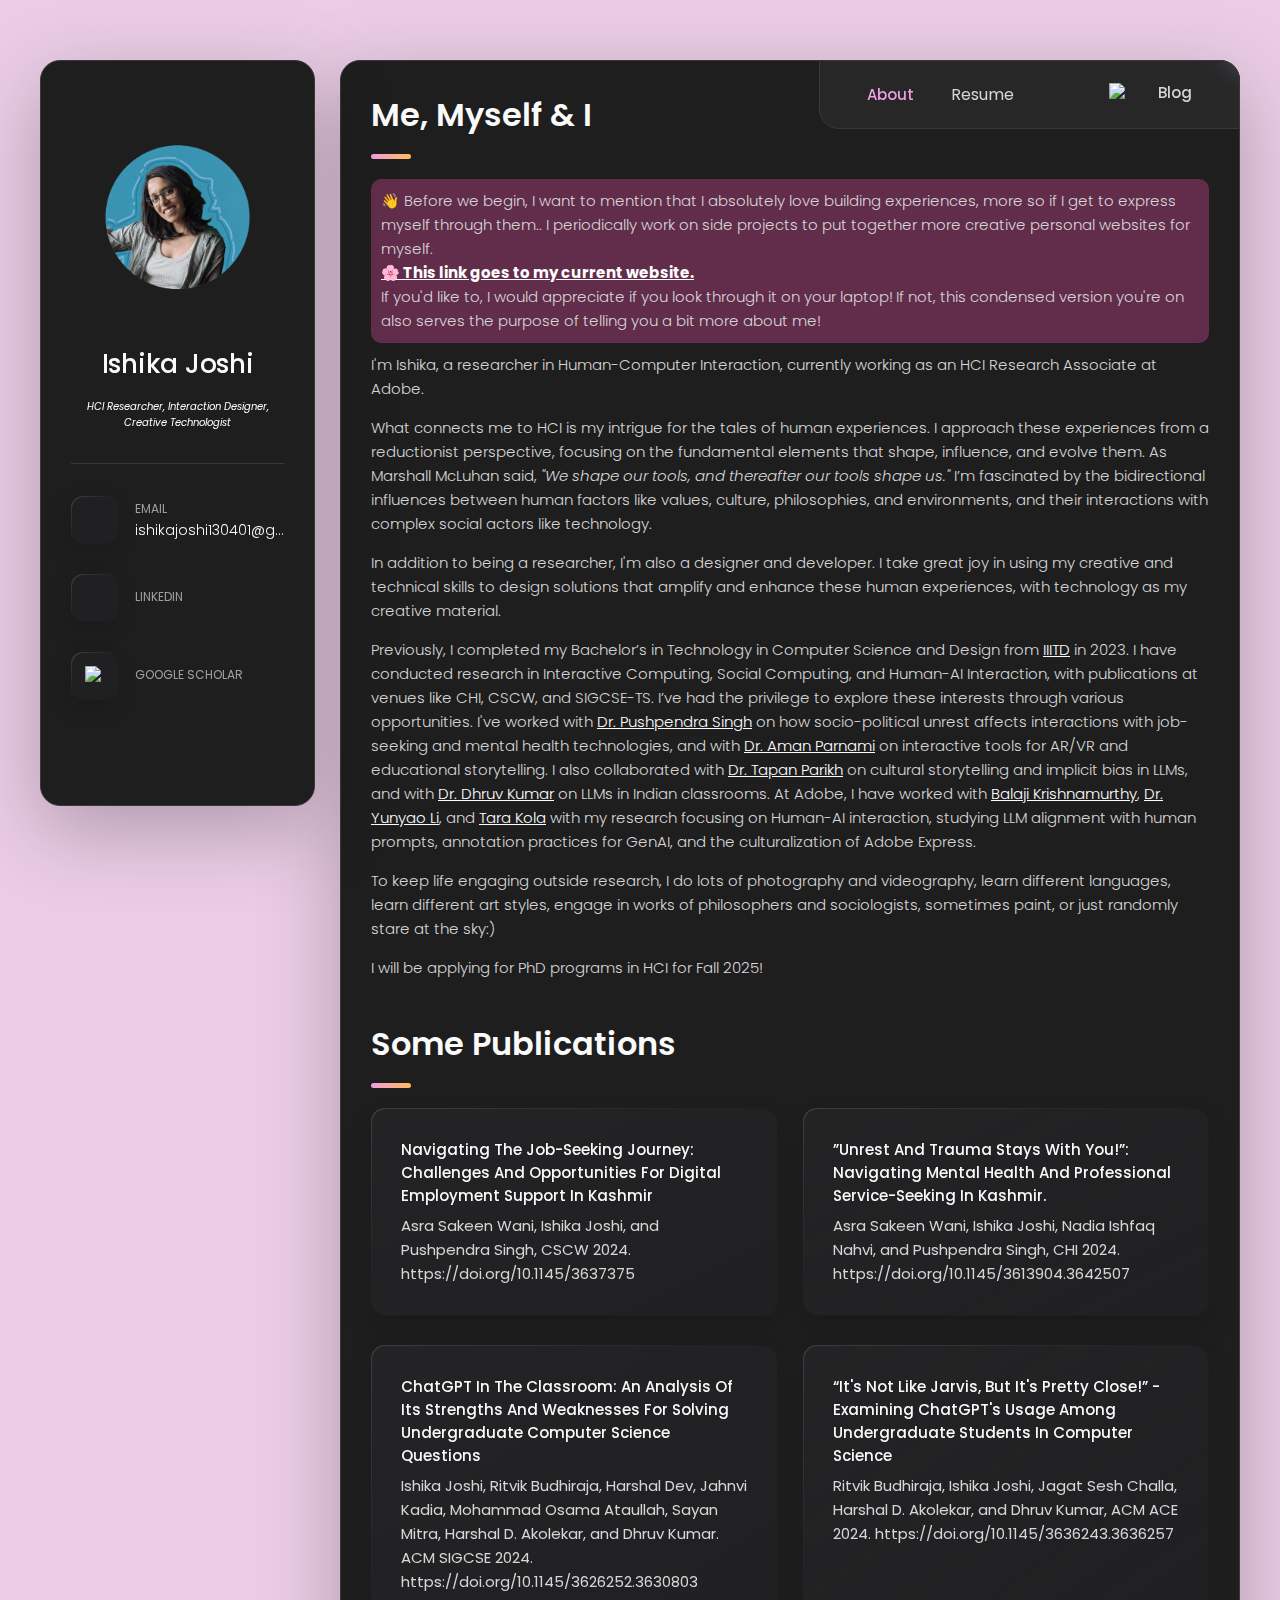
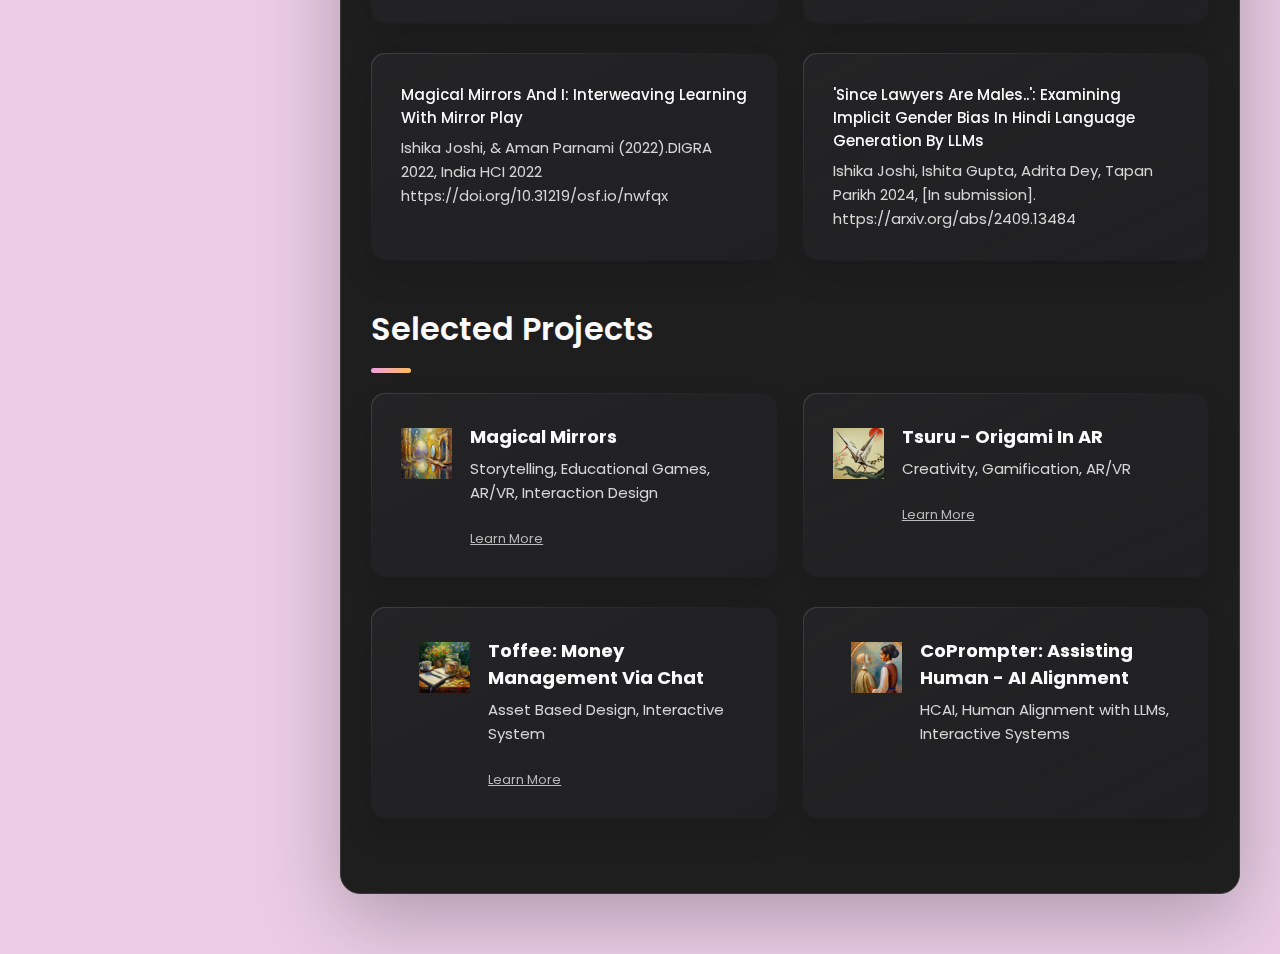
==== commit 64cd1bdb: "line" ====
--- a/index.html
+++ b/index.html
@@ -4,14 +4,14 @@
     <meta charset="UTF-8" />
     <meta http-equiv="X-UA-Compatible" content="IE=edge" />
     <meta name="viewport" content="width=device-width, initial-scale=1.0" />
-    <title>vCard - Personal Portfolio</title>
+    <title>Ishika Joshi - Website (Condensed)</title>
 
     <!--
     - favicon
   -->
     <link
       rel="shortcut icon"
-      href="./assets/images/logo.ico"
+      href="./assets/images/sakura.png"
       type="image/x-icon"
     />
 
@@ -318,6 +318,7 @@
             <p>
               Previously, I completed my Bachelor’s in Technology in Computer Science and Design from <a href="https://iiitd.ac.in/academics/btech/csd" class="intro-links" style="display: inline;">IIITD</a> in 2023. I have conducted research in Interactive Computing, Social Computing, and Human-AI Interaction, with publications at venues like CHI, CSCW, and SIGCSE-TS. I’ve had the privilege to explore these interests through various opportunities. I've worked with <a href="https://iiitd.ac.in/pushpendra" class="intro-links" style="display: inline;">Dr. Pushpendra Singh</a> on how socio-political unrest affects interactions with job-seeking and mental health technologies, and with <a href="https://old.iiitd.ac.in/aman" class="intro-links" style="display: inline;">Dr. Aman Parnami</a> on interactive tools for AR/VR and educational storytelling. I also collaborated with <a href="https://tap2k.org/" class="intro-links" style="display: inline;">Dr. Tapan Parikh</a> on cultural storytelling and implicit bias in LLMs, and with <a href="https://kudhru.github.io/" class="intro-links" style="display: inline;">Dr. Dhruv Kumar</a> on LLMs in Indian classrooms. At Adobe, I have worked with <a href="https://scholar.google.com/citations?user=n8iUBg8AAAAJ&hl=en" class="intro-links" style="display: inline;">Balaji Krishnamurthy</a>, <a href="https://yunyaoli.github.io/" class="intro-links" style="display: inline;">Dr. Yunyao Li</a>, and <a href="https://www.linkedin.com/in/tara-kola-a68a7642/" class="intro-links" style="display: inline;">Tara Kola</a> with my research focusing on Human-AI interaction, studying LLM alignment with human prompts, annotation practices for GenAI, and the culturalization of Adobe Express.
             </p>
+            <p>To keep life engaging outside research, I do lots of photography and videography, learn different languages, learn different art styles, engage in works of philosophers and sociologists, sometimes paint, or just randomly stare at the sky:)</p>
             
             <p>
               I will be applying for PhD programs in HCI for Fall 2025!
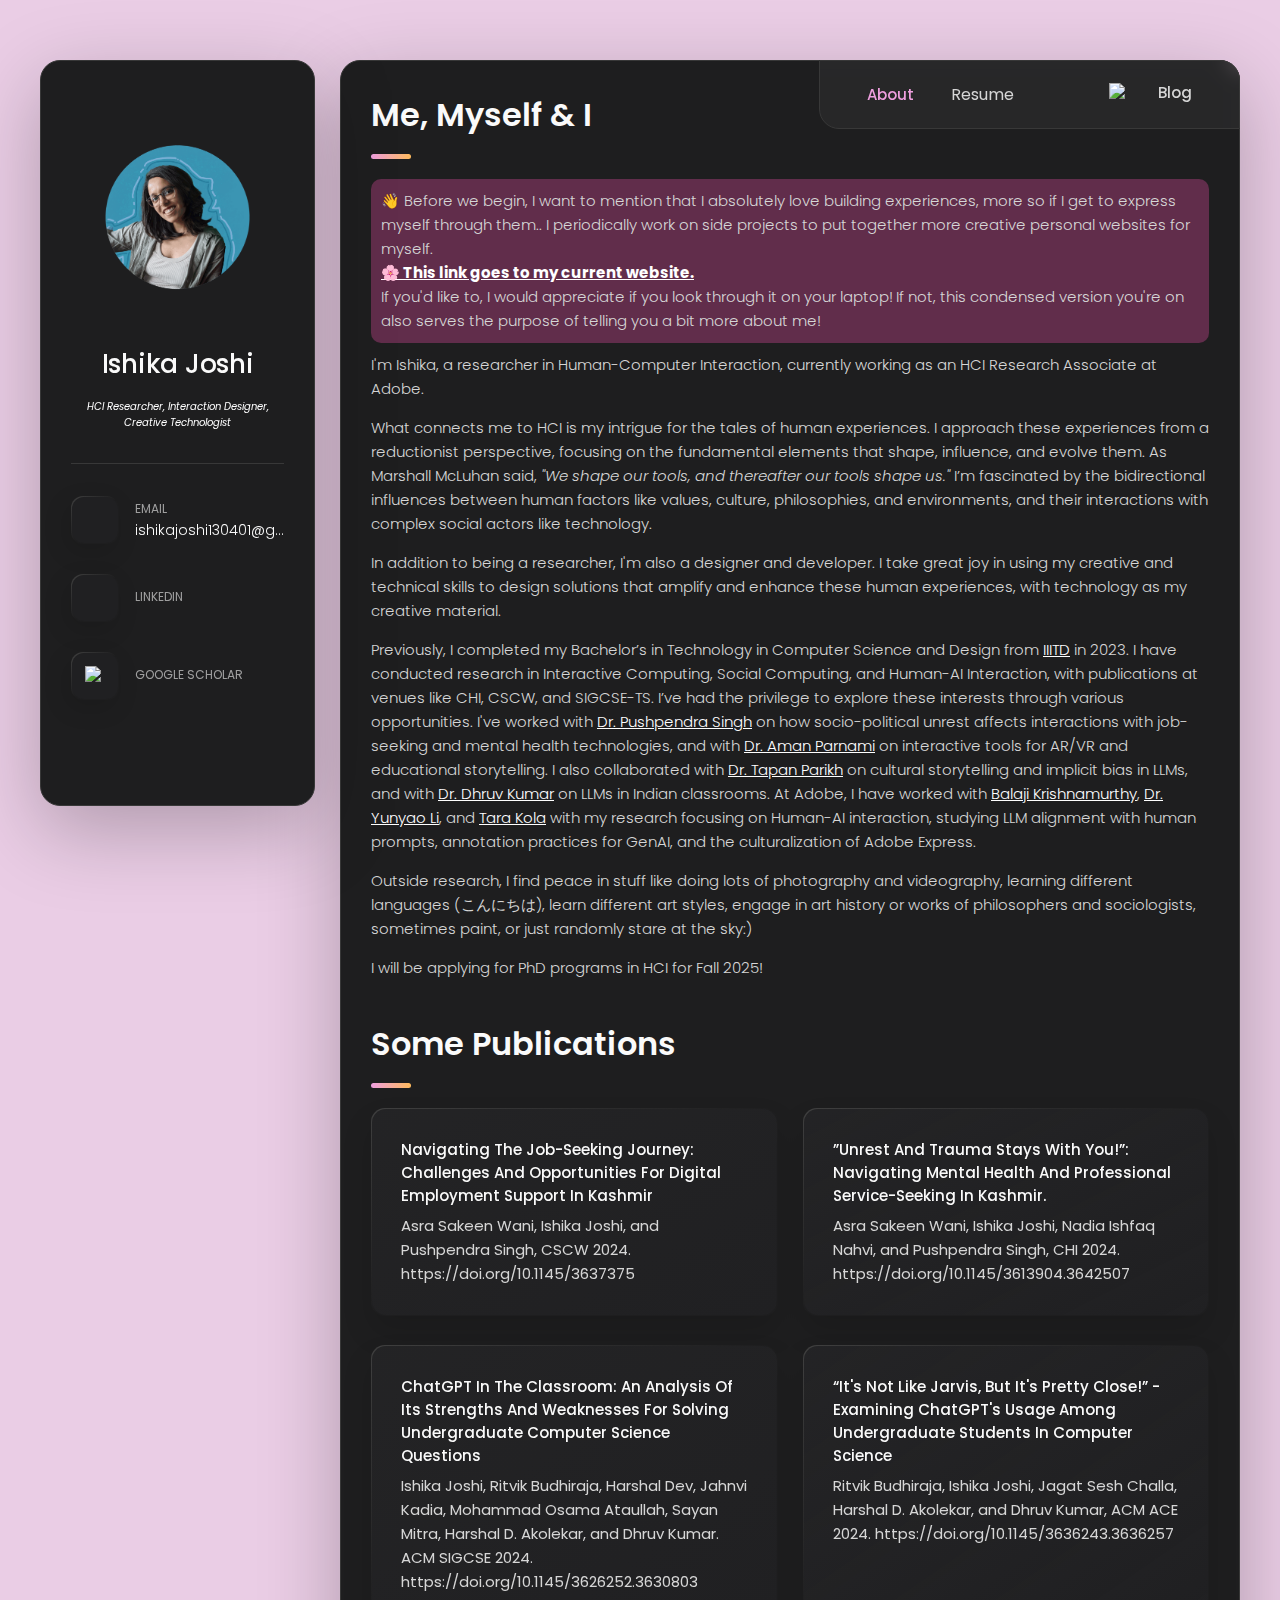
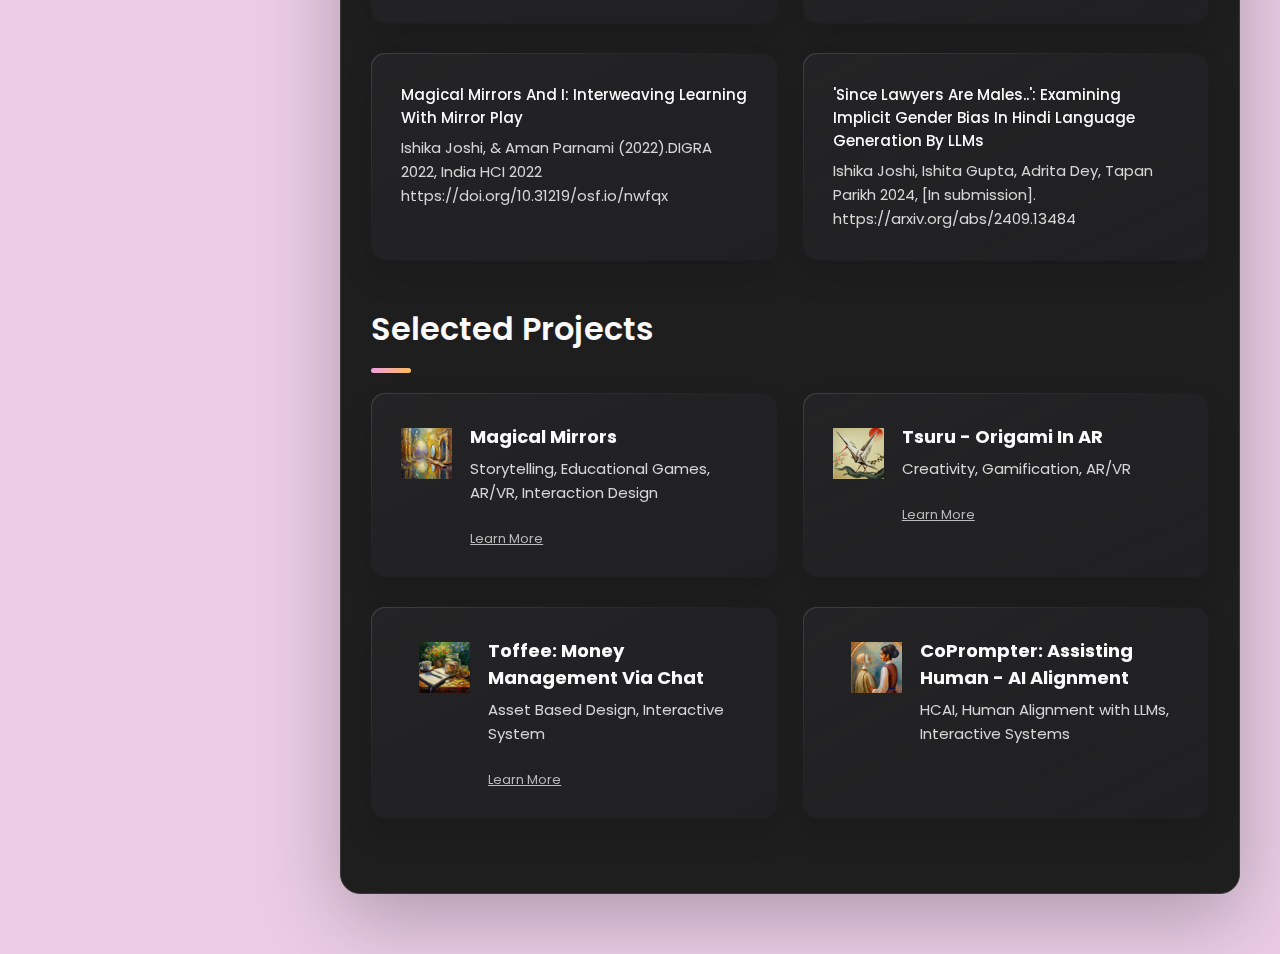
==== commit e15e6612: "line-2" ====
--- a/index.html
+++ b/index.html
@@ -318,7 +318,7 @@
             <p>
               Previously, I completed my Bachelor’s in Technology in Computer Science and Design from <a href="https://iiitd.ac.in/academics/btech/csd" class="intro-links" style="display: inline;">IIITD</a> in 2023. I have conducted research in Interactive Computing, Social Computing, and Human-AI Interaction, with publications at venues like CHI, CSCW, and SIGCSE-TS. I’ve had the privilege to explore these interests through various opportunities. I've worked with <a href="https://iiitd.ac.in/pushpendra" class="intro-links" style="display: inline;">Dr. Pushpendra Singh</a> on how socio-political unrest affects interactions with job-seeking and mental health technologies, and with <a href="https://old.iiitd.ac.in/aman" class="intro-links" style="display: inline;">Dr. Aman Parnami</a> on interactive tools for AR/VR and educational storytelling. I also collaborated with <a href="https://tap2k.org/" class="intro-links" style="display: inline;">Dr. Tapan Parikh</a> on cultural storytelling and implicit bias in LLMs, and with <a href="https://kudhru.github.io/" class="intro-links" style="display: inline;">Dr. Dhruv Kumar</a> on LLMs in Indian classrooms. At Adobe, I have worked with <a href="https://scholar.google.com/citations?user=n8iUBg8AAAAJ&hl=en" class="intro-links" style="display: inline;">Balaji Krishnamurthy</a>, <a href="https://yunyaoli.github.io/" class="intro-links" style="display: inline;">Dr. Yunyao Li</a>, and <a href="https://www.linkedin.com/in/tara-kola-a68a7642/" class="intro-links" style="display: inline;">Tara Kola</a> with my research focusing on Human-AI interaction, studying LLM alignment with human prompts, annotation practices for GenAI, and the culturalization of Adobe Express.
             </p>
-            <p>To keep life engaging outside research, I do lots of photography and videography, learn different languages, learn different art styles, engage in works of philosophers and sociologists, sometimes paint, or just randomly stare at the sky:)</p>
+            <p>Outside research, I find peace in stuff like doing lots of photography and videography, learning different languages (こんにちは), learn different art styles, engage in art history or works of philosophers and sociologists, sometimes paint, or just randomly stare at the sky:)</p>
             
             <p>
               I will be applying for PhD programs in HCI for Fall 2025!
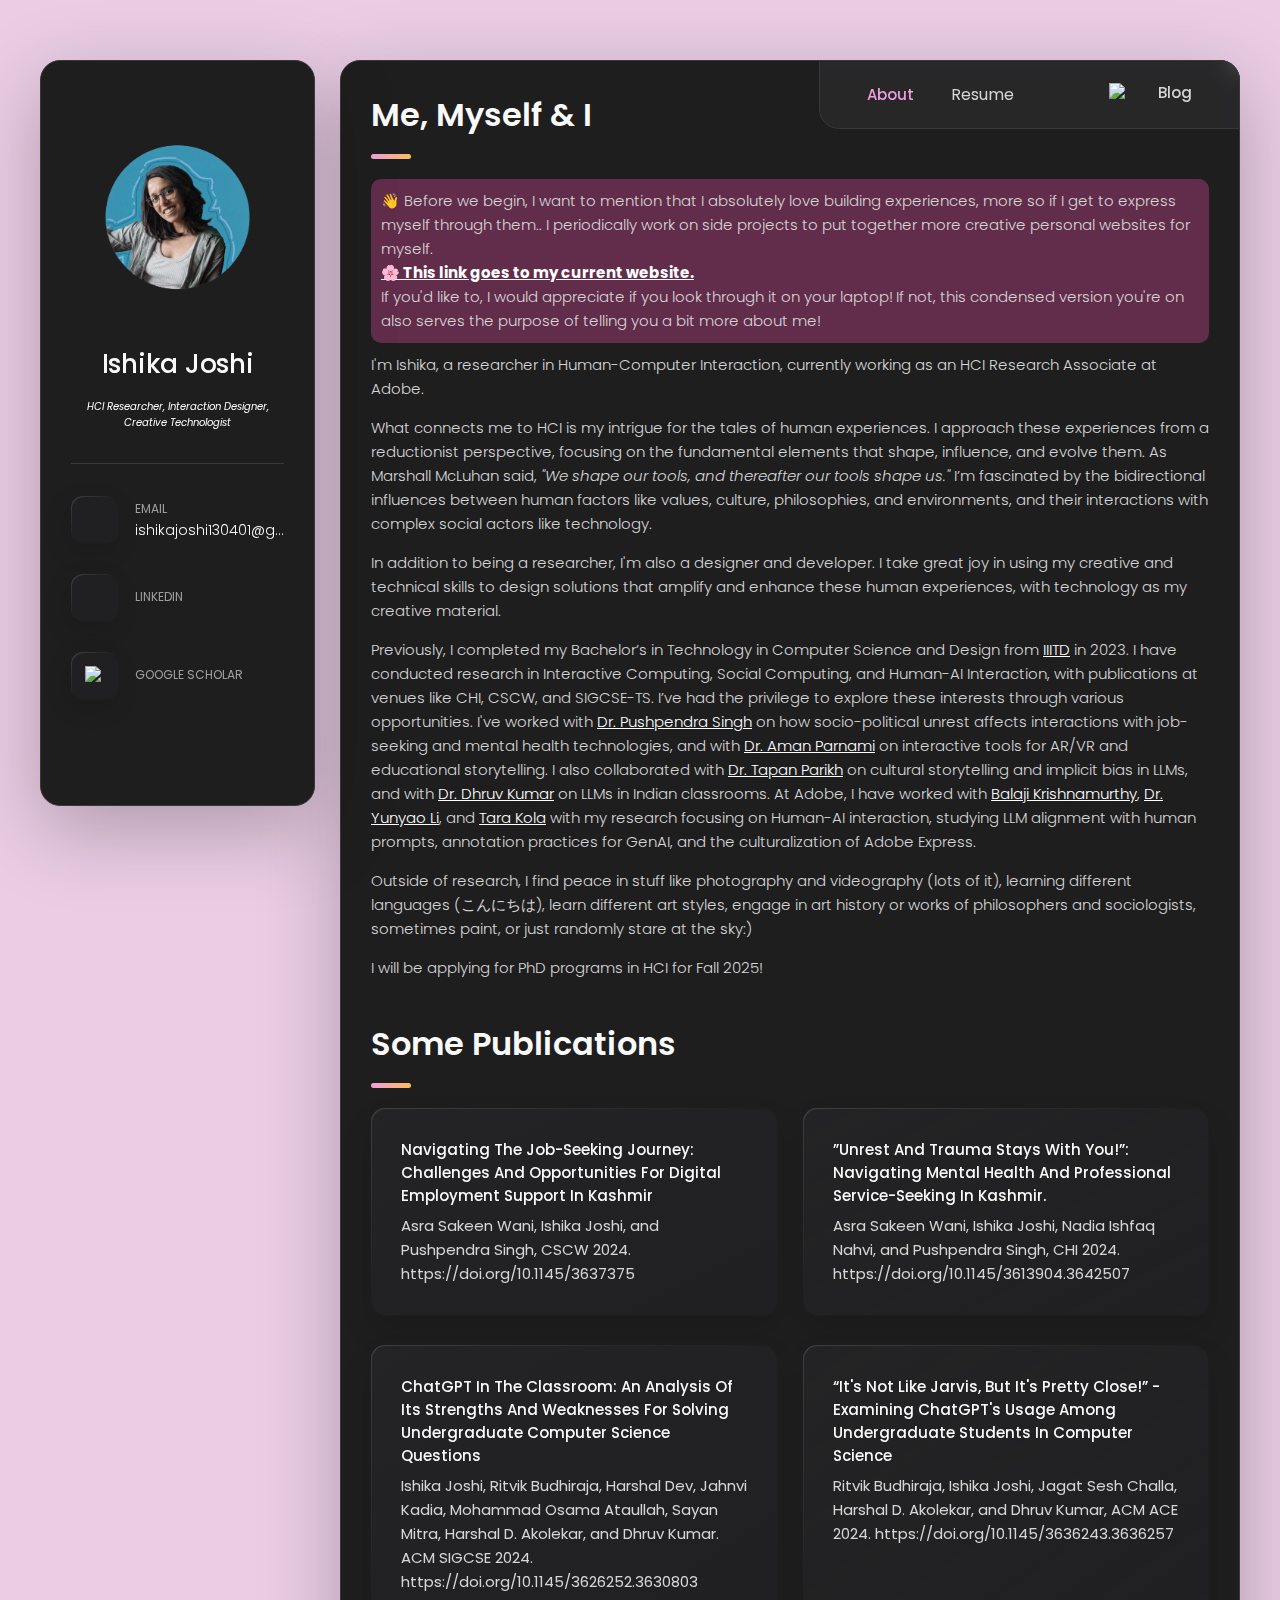
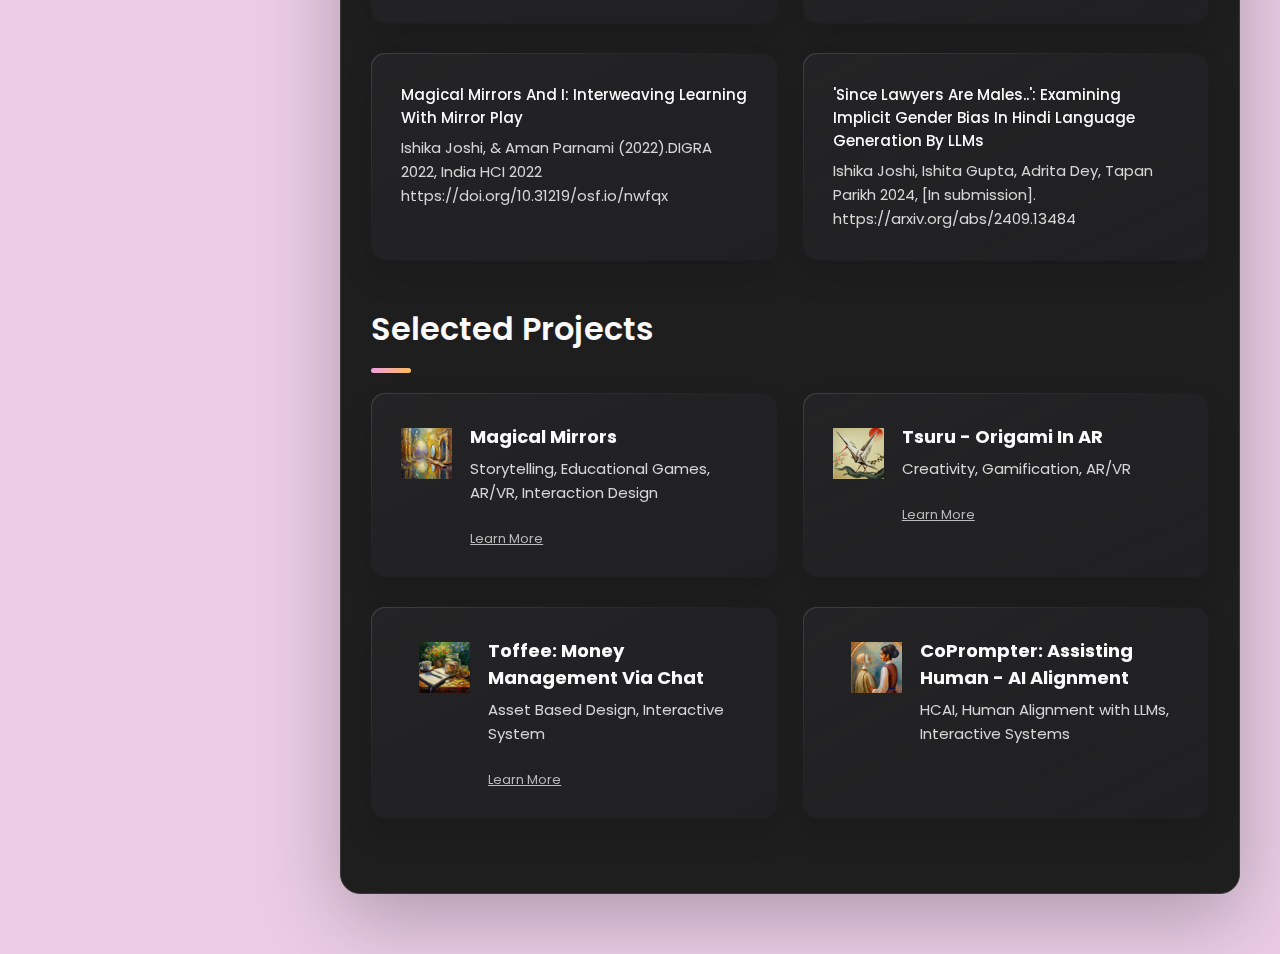
==== commit 598ac779: "line-3" ====
--- a/index.html
+++ b/index.html
@@ -318,7 +318,7 @@
             <p>
               Previously, I completed my Bachelor’s in Technology in Computer Science and Design from <a href="https://iiitd.ac.in/academics/btech/csd" class="intro-links" style="display: inline;">IIITD</a> in 2023. I have conducted research in Interactive Computing, Social Computing, and Human-AI Interaction, with publications at venues like CHI, CSCW, and SIGCSE-TS. I’ve had the privilege to explore these interests through various opportunities. I've worked with <a href="https://iiitd.ac.in/pushpendra" class="intro-links" style="display: inline;">Dr. Pushpendra Singh</a> on how socio-political unrest affects interactions with job-seeking and mental health technologies, and with <a href="https://old.iiitd.ac.in/aman" class="intro-links" style="display: inline;">Dr. Aman Parnami</a> on interactive tools for AR/VR and educational storytelling. I also collaborated with <a href="https://tap2k.org/" class="intro-links" style="display: inline;">Dr. Tapan Parikh</a> on cultural storytelling and implicit bias in LLMs, and with <a href="https://kudhru.github.io/" class="intro-links" style="display: inline;">Dr. Dhruv Kumar</a> on LLMs in Indian classrooms. At Adobe, I have worked with <a href="https://scholar.google.com/citations?user=n8iUBg8AAAAJ&hl=en" class="intro-links" style="display: inline;">Balaji Krishnamurthy</a>, <a href="https://yunyaoli.github.io/" class="intro-links" style="display: inline;">Dr. Yunyao Li</a>, and <a href="https://www.linkedin.com/in/tara-kola-a68a7642/" class="intro-links" style="display: inline;">Tara Kola</a> with my research focusing on Human-AI interaction, studying LLM alignment with human prompts, annotation practices for GenAI, and the culturalization of Adobe Express.
             </p>
-            <p>Outside research, I find peace in stuff like doing lots of photography and videography, learning different languages (こんにちは), learn different art styles, engage in art history or works of philosophers and sociologists, sometimes paint, or just randomly stare at the sky:)</p>
+            <p>Outside of research, I find peace in stuff like photography and videography (lots of it), learning different languages (こんにちは), learn different art styles, engage in art history or works of philosophers and sociologists, sometimes paint, or just randomly stare at the sky:)</p>
             
             <p>
               I will be applying for PhD programs in HCI for Fall 2025!
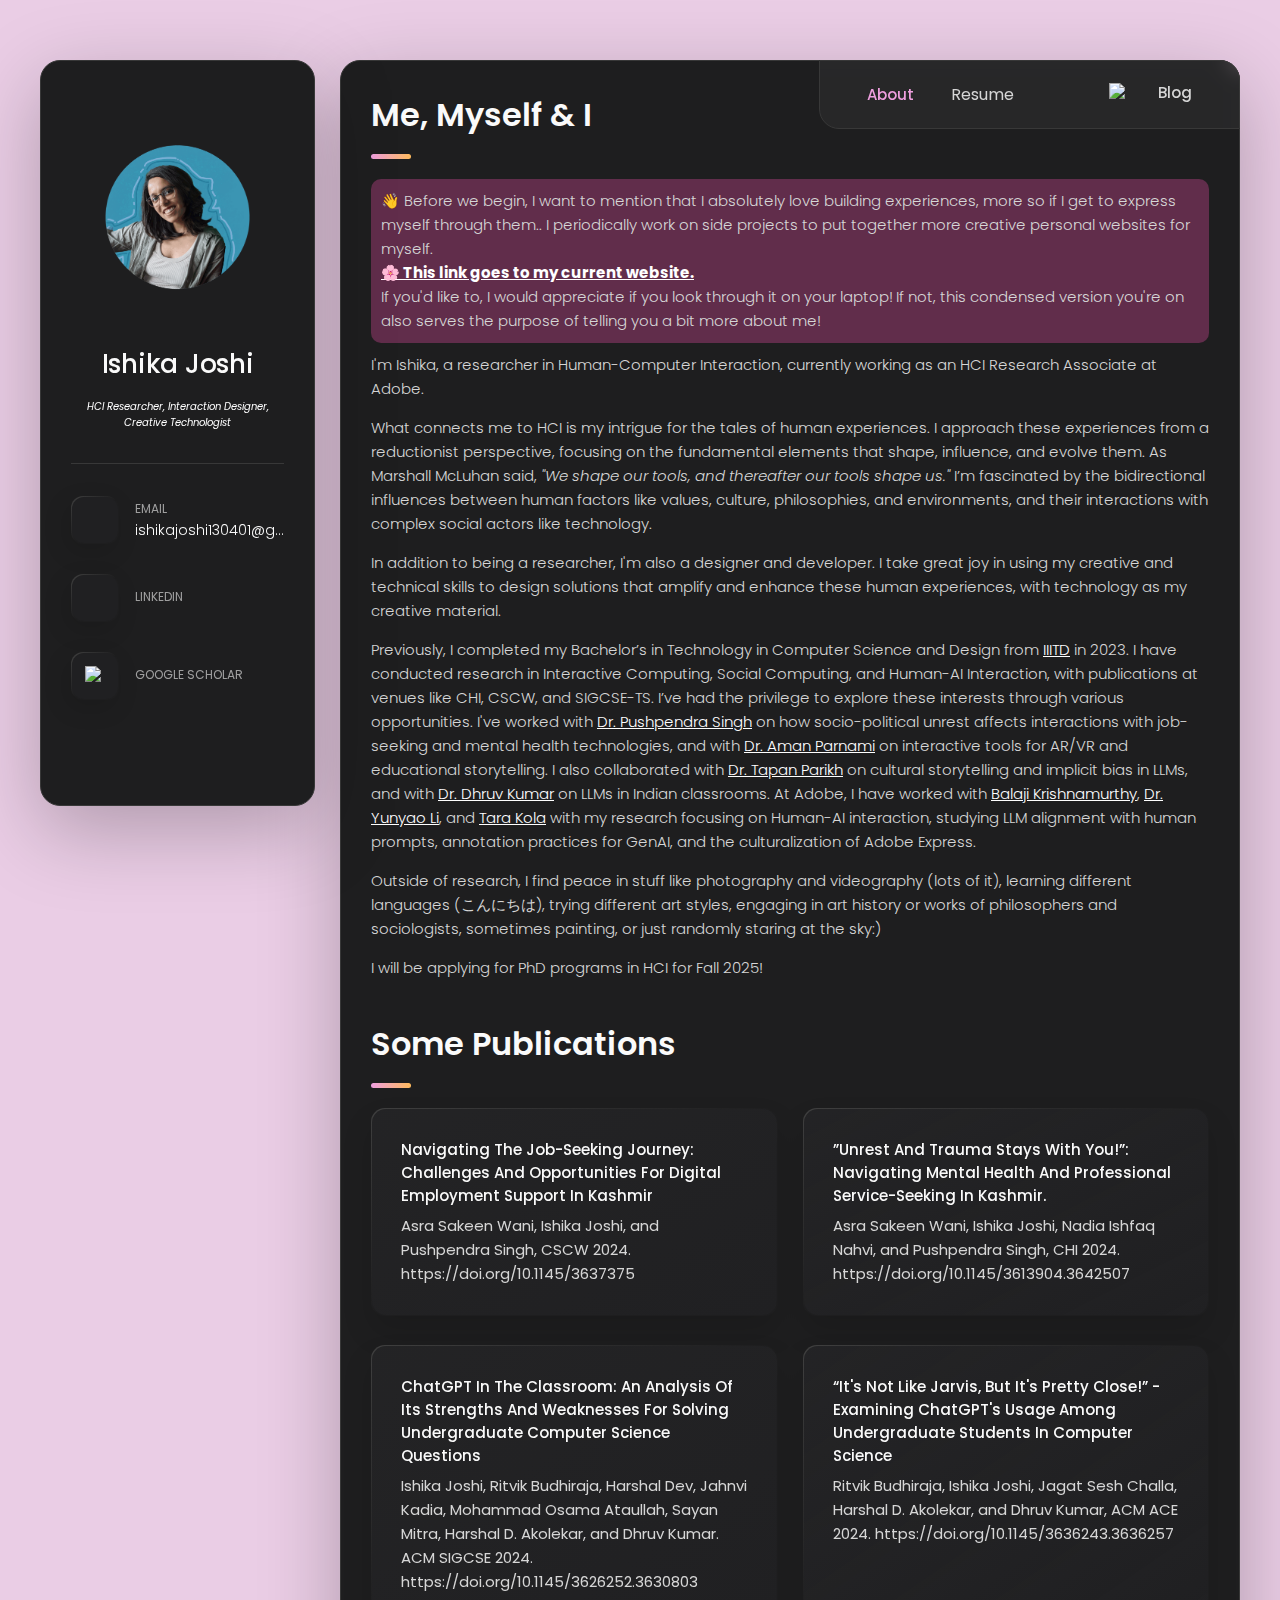
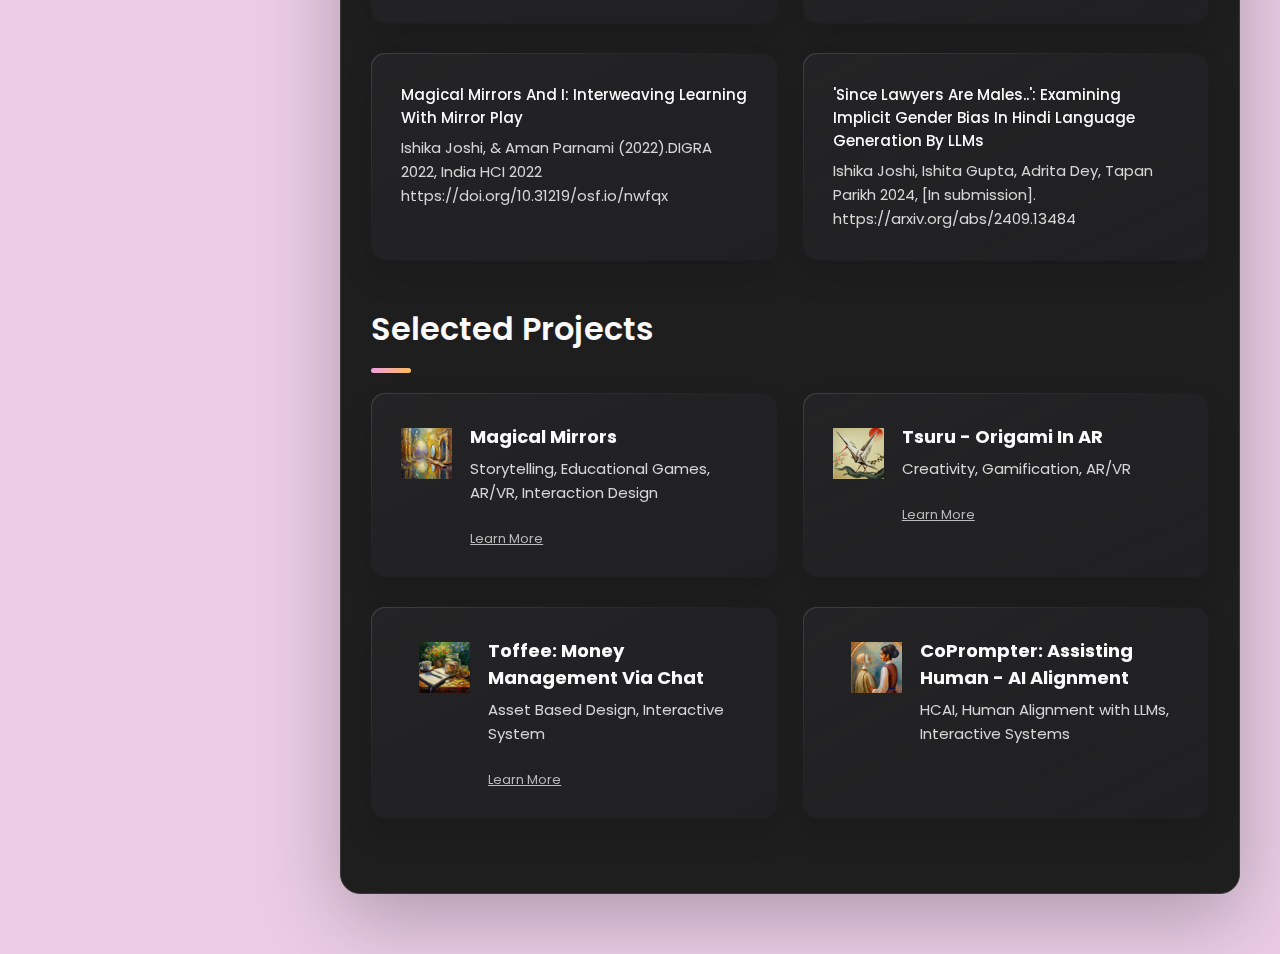
==== commit 50a84983: "line-4" ====
--- a/index.html
+++ b/index.html
@@ -318,7 +318,7 @@
             <p>
               Previously, I completed my Bachelor’s in Technology in Computer Science and Design from <a href="https://iiitd.ac.in/academics/btech/csd" class="intro-links" style="display: inline;">IIITD</a> in 2023. I have conducted research in Interactive Computing, Social Computing, and Human-AI Interaction, with publications at venues like CHI, CSCW, and SIGCSE-TS. I’ve had the privilege to explore these interests through various opportunities. I've worked with <a href="https://iiitd.ac.in/pushpendra" class="intro-links" style="display: inline;">Dr. Pushpendra Singh</a> on how socio-political unrest affects interactions with job-seeking and mental health technologies, and with <a href="https://old.iiitd.ac.in/aman" class="intro-links" style="display: inline;">Dr. Aman Parnami</a> on interactive tools for AR/VR and educational storytelling. I also collaborated with <a href="https://tap2k.org/" class="intro-links" style="display: inline;">Dr. Tapan Parikh</a> on cultural storytelling and implicit bias in LLMs, and with <a href="https://kudhru.github.io/" class="intro-links" style="display: inline;">Dr. Dhruv Kumar</a> on LLMs in Indian classrooms. At Adobe, I have worked with <a href="https://scholar.google.com/citations?user=n8iUBg8AAAAJ&hl=en" class="intro-links" style="display: inline;">Balaji Krishnamurthy</a>, <a href="https://yunyaoli.github.io/" class="intro-links" style="display: inline;">Dr. Yunyao Li</a>, and <a href="https://www.linkedin.com/in/tara-kola-a68a7642/" class="intro-links" style="display: inline;">Tara Kola</a> with my research focusing on Human-AI interaction, studying LLM alignment with human prompts, annotation practices for GenAI, and the culturalization of Adobe Express.
             </p>
-            <p>Outside of research, I find peace in stuff like photography and videography (lots of it), learning different languages (こんにちは), learn different art styles, engage in art history or works of philosophers and sociologists, sometimes paint, or just randomly stare at the sky:)</p>
+            <p>Outside of research, I find peace in stuff like photography and videography (lots of it), learning different languages (こんにちは), trying different art styles, engaging in art history or works of philosophers and sociologists, sometimes painting, or just randomly staring at the sky:)</p>
             
             <p>
               I will be applying for PhD programs in HCI for Fall 2025!
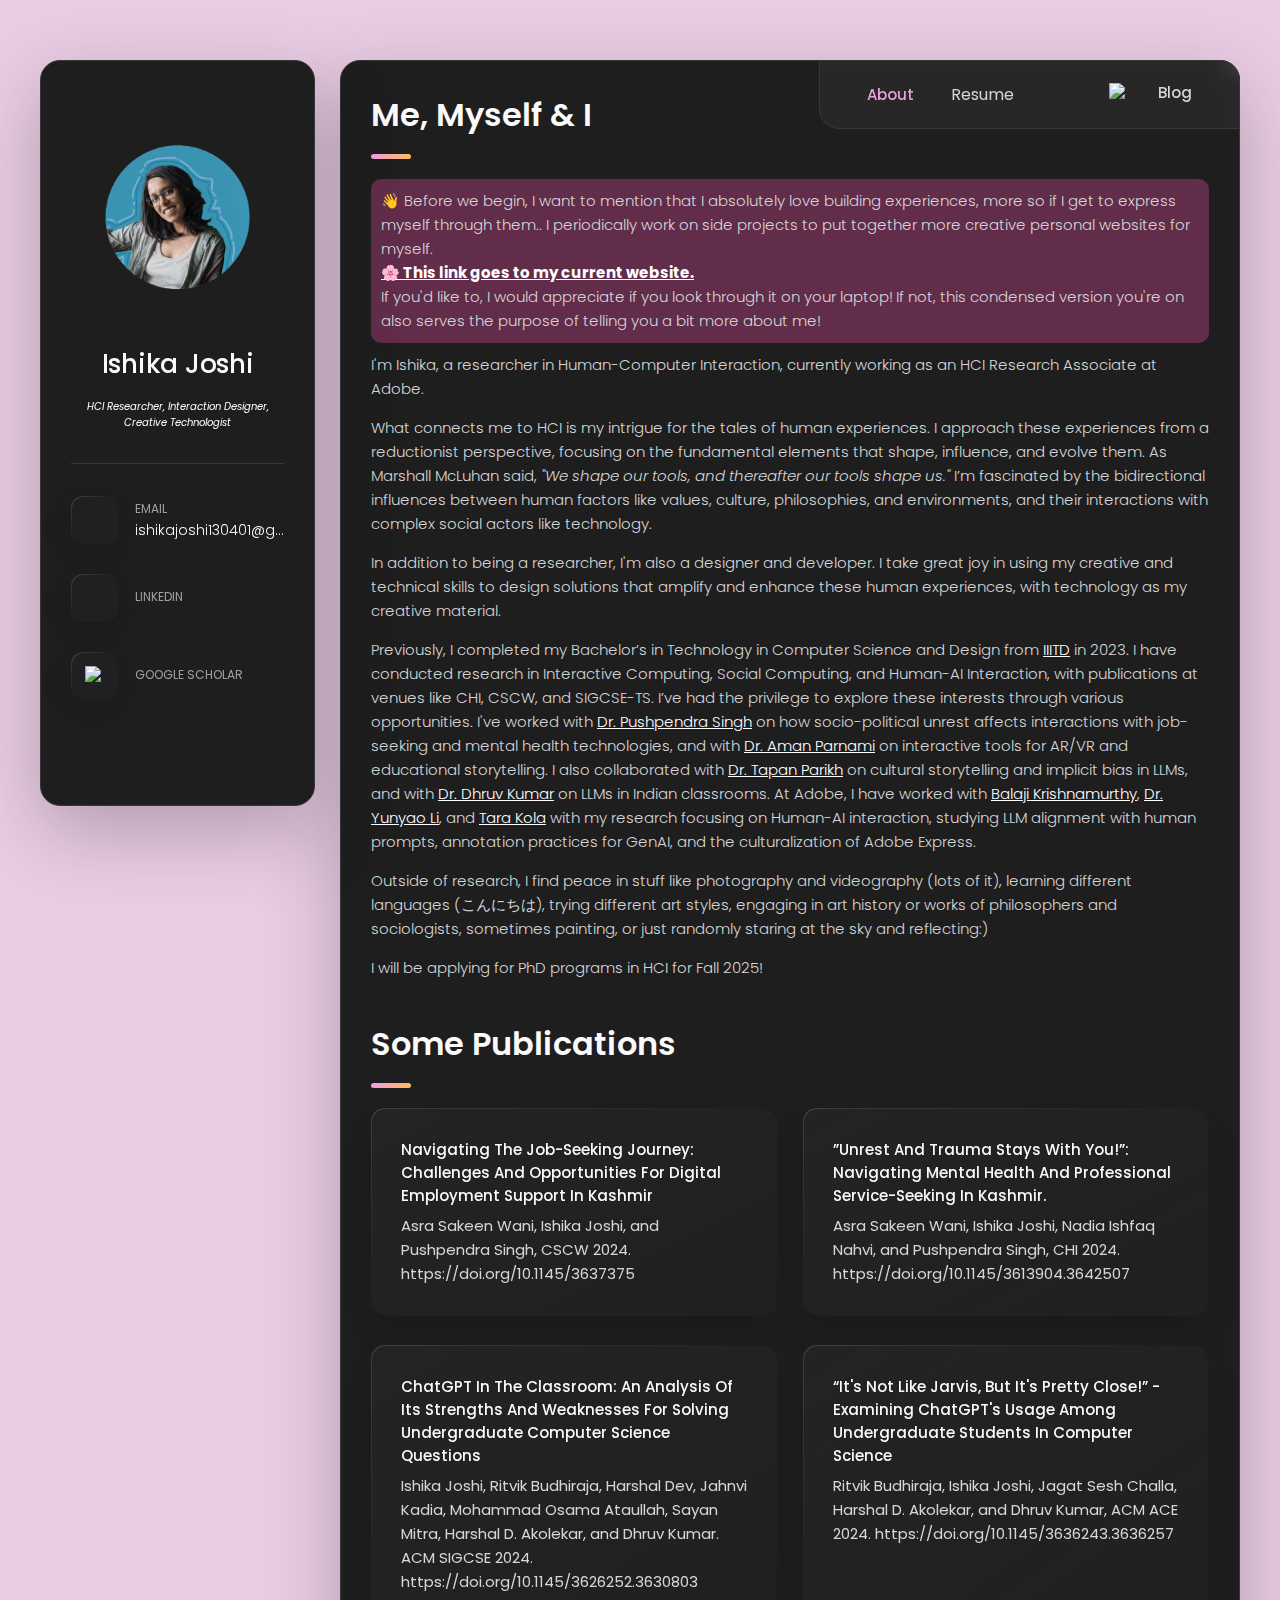
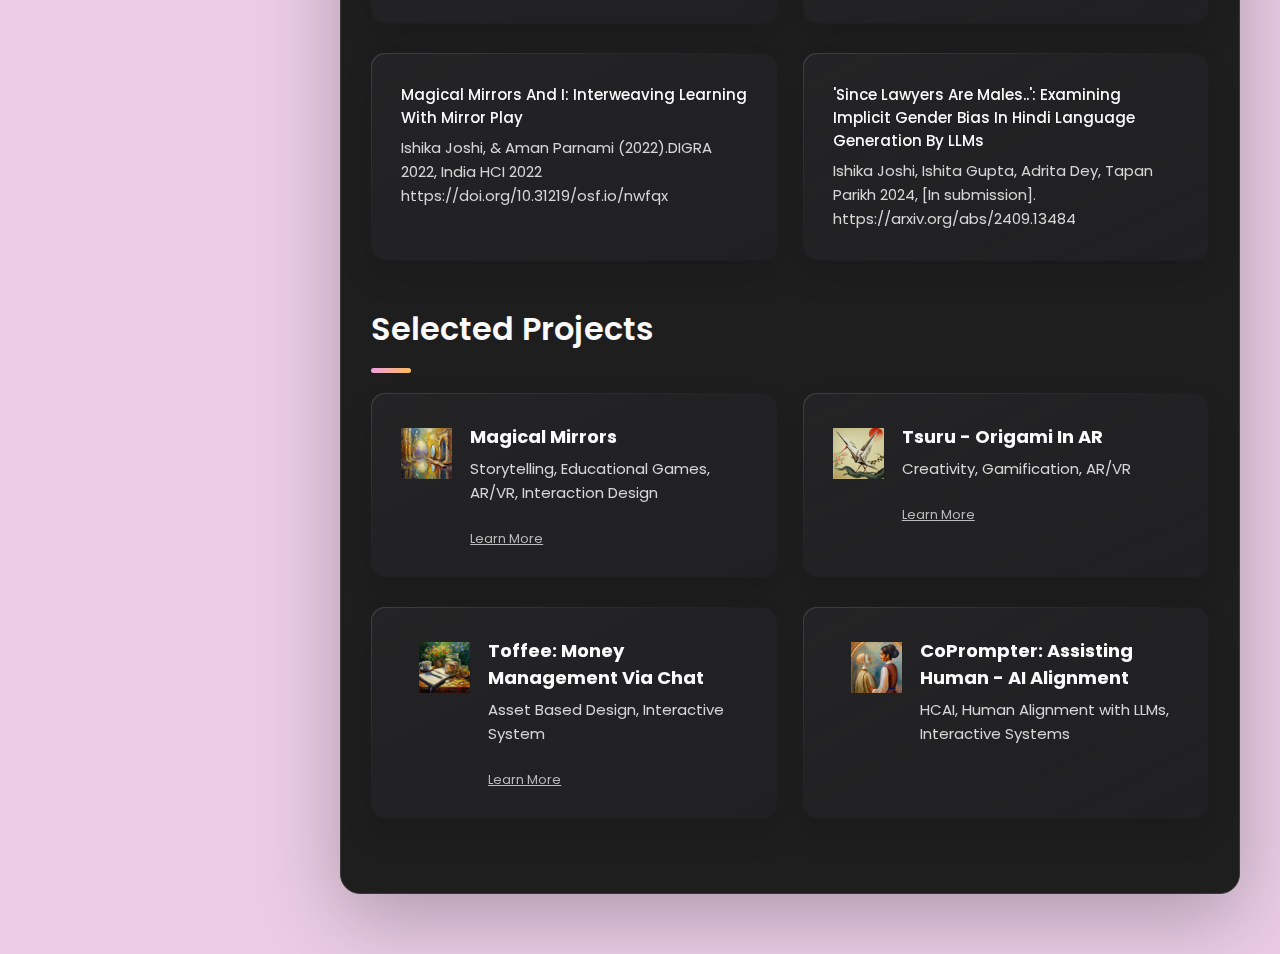
==== commit 4d21da40: "line-5" ====
--- a/index.html
+++ b/index.html
@@ -318,7 +318,7 @@
             <p>
               Previously, I completed my Bachelor’s in Technology in Computer Science and Design from <a href="https://iiitd.ac.in/academics/btech/csd" class="intro-links" style="display: inline;">IIITD</a> in 2023. I have conducted research in Interactive Computing, Social Computing, and Human-AI Interaction, with publications at venues like CHI, CSCW, and SIGCSE-TS. I’ve had the privilege to explore these interests through various opportunities. I've worked with <a href="https://iiitd.ac.in/pushpendra" class="intro-links" style="display: inline;">Dr. Pushpendra Singh</a> on how socio-political unrest affects interactions with job-seeking and mental health technologies, and with <a href="https://old.iiitd.ac.in/aman" class="intro-links" style="display: inline;">Dr. Aman Parnami</a> on interactive tools for AR/VR and educational storytelling. I also collaborated with <a href="https://tap2k.org/" class="intro-links" style="display: inline;">Dr. Tapan Parikh</a> on cultural storytelling and implicit bias in LLMs, and with <a href="https://kudhru.github.io/" class="intro-links" style="display: inline;">Dr. Dhruv Kumar</a> on LLMs in Indian classrooms. At Adobe, I have worked with <a href="https://scholar.google.com/citations?user=n8iUBg8AAAAJ&hl=en" class="intro-links" style="display: inline;">Balaji Krishnamurthy</a>, <a href="https://yunyaoli.github.io/" class="intro-links" style="display: inline;">Dr. Yunyao Li</a>, and <a href="https://www.linkedin.com/in/tara-kola-a68a7642/" class="intro-links" style="display: inline;">Tara Kola</a> with my research focusing on Human-AI interaction, studying LLM alignment with human prompts, annotation practices for GenAI, and the culturalization of Adobe Express.
             </p>
-            <p>Outside of research, I find peace in stuff like photography and videography (lots of it), learning different languages (こんにちは), trying different art styles, engaging in art history or works of philosophers and sociologists, sometimes painting, or just randomly staring at the sky:)</p>
+            <p>Outside of research, I find peace in stuff like photography and videography (lots of it), learning different languages (こんにちは), trying different art styles, engaging in art history or works of philosophers and sociologists, sometimes painting, or just randomly staring at the sky and reflecting:)</p>
             
             <p>
               I will be applying for PhD programs in HCI for Fall 2025!
